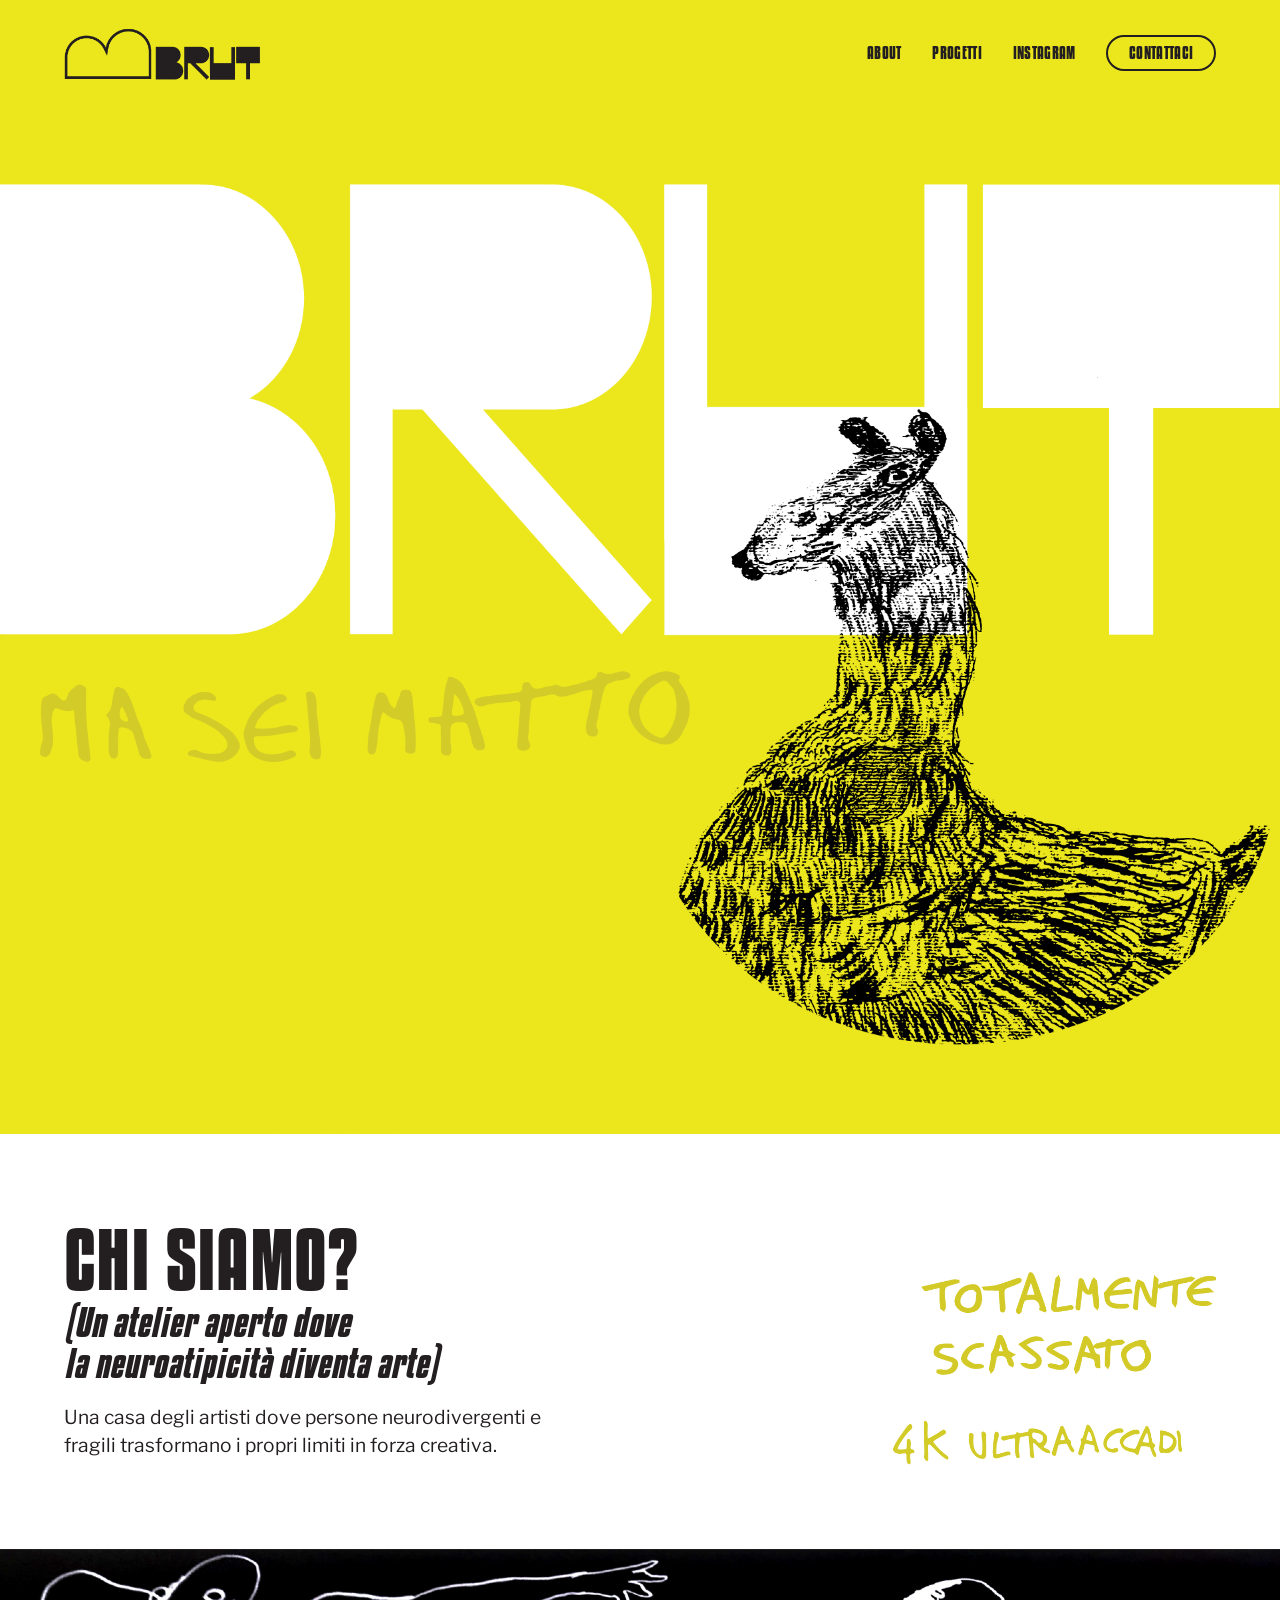
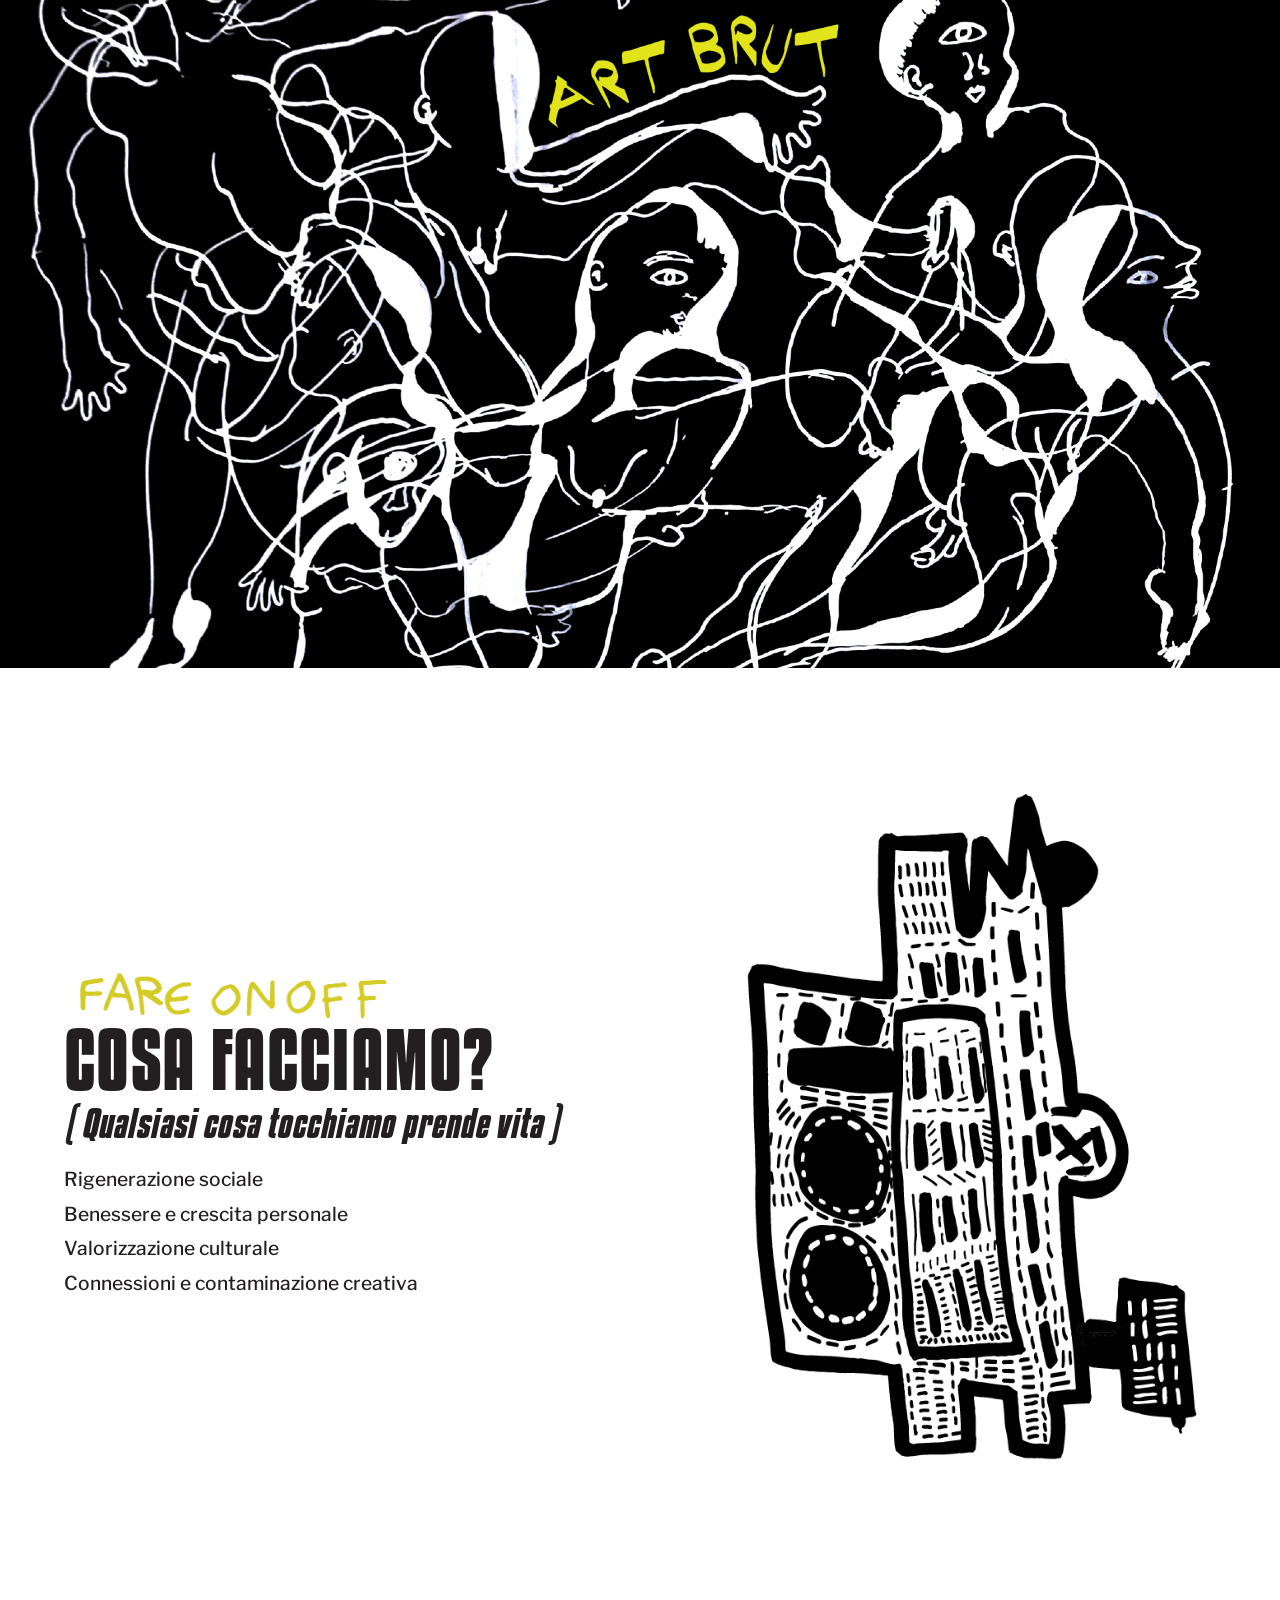
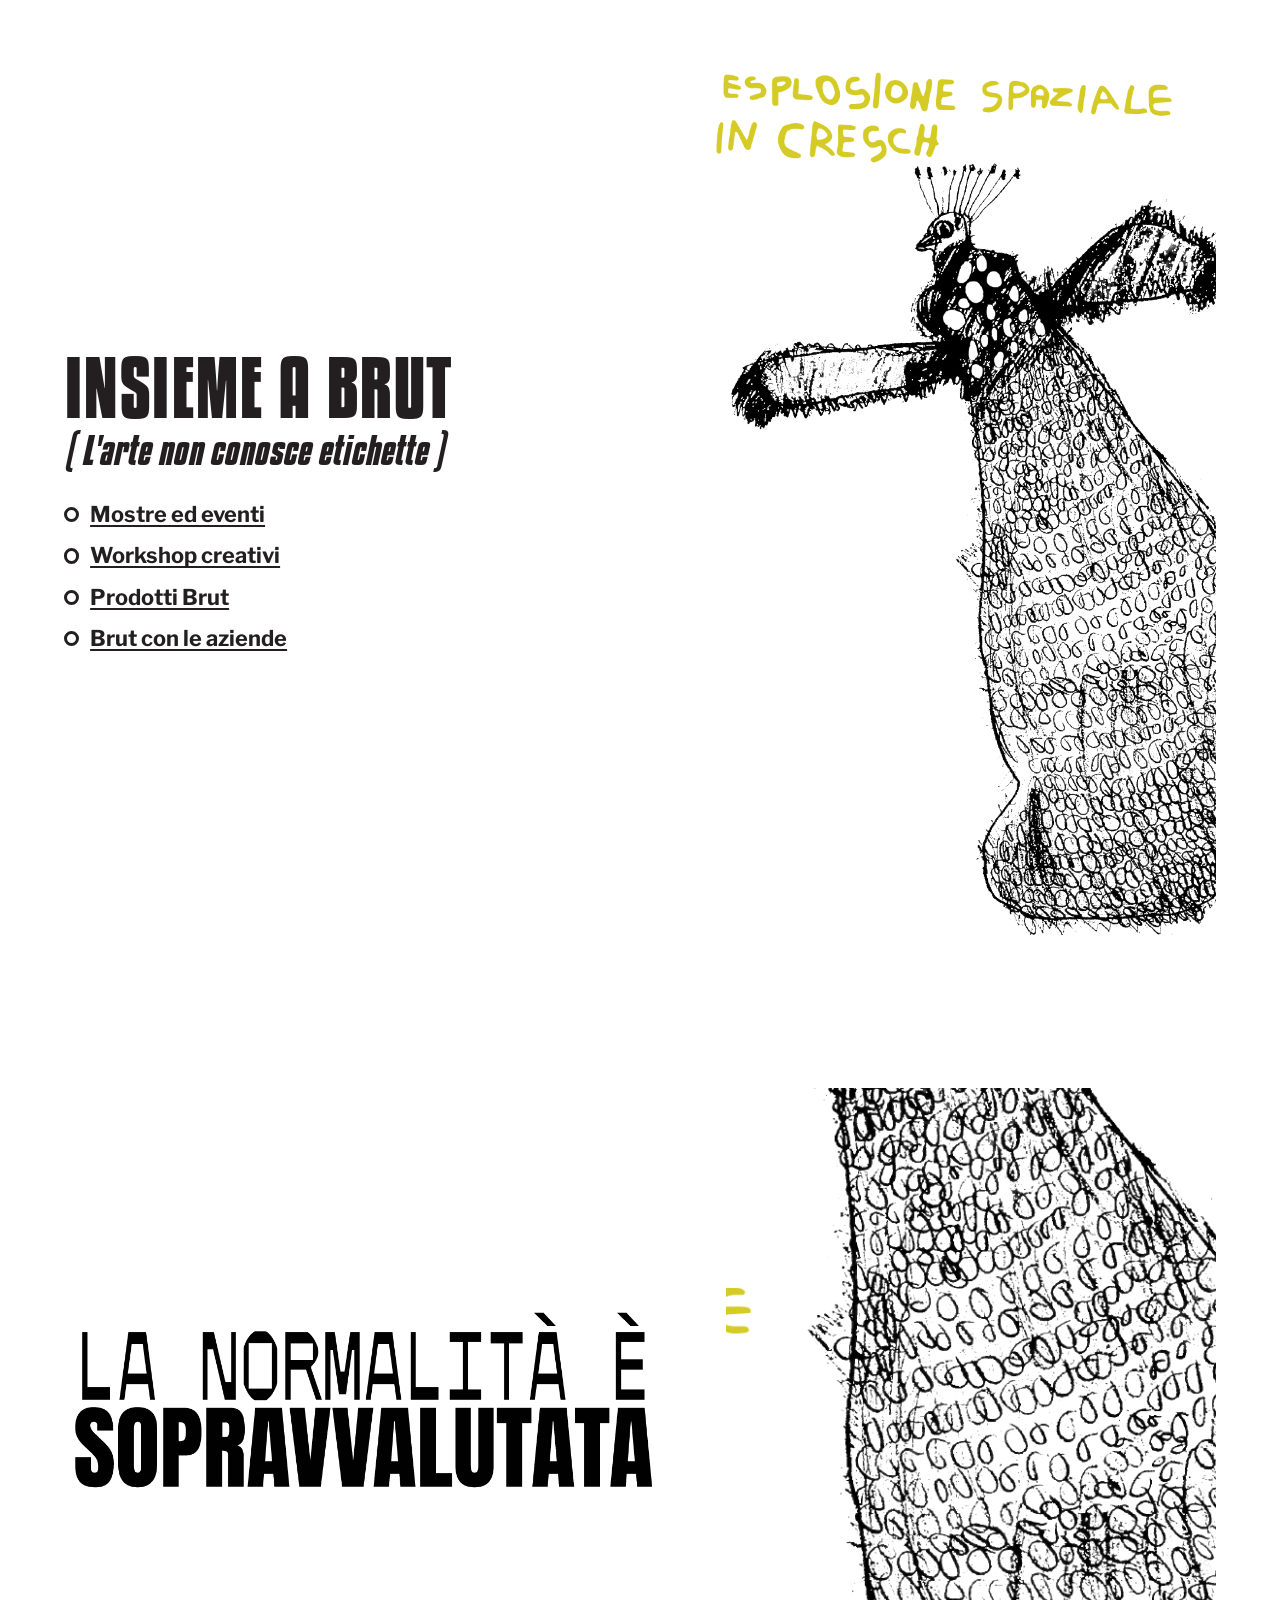
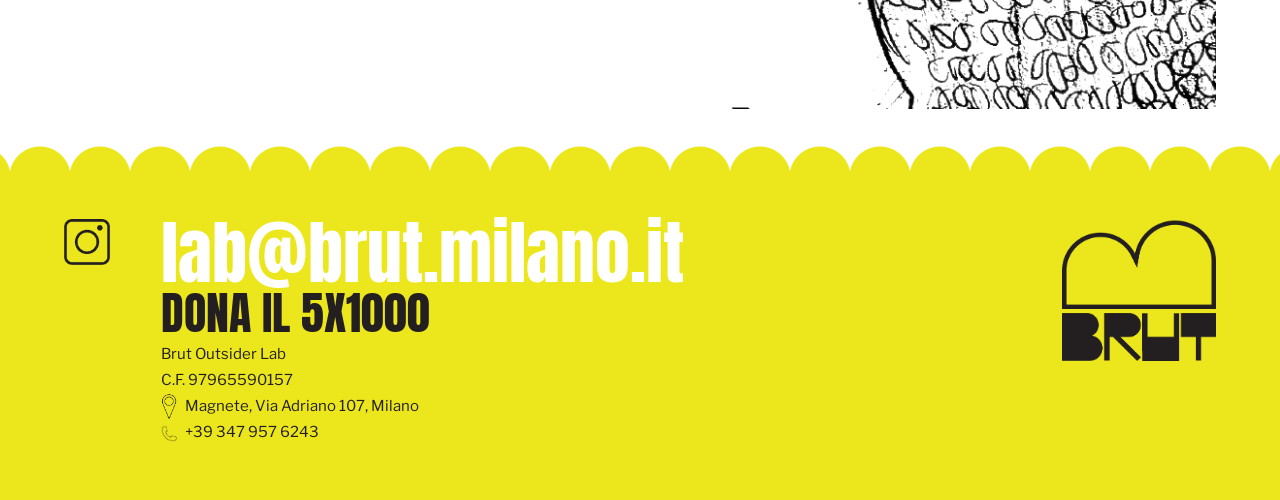
==== site/index.html @ c7ef47af "Add BRUT Outsider Lab static site (4 pages) Faithful reconstruction from design screenshots: Home, A" ====
<!DOCTYPE html>
<html lang="it">
<head>
<meta charset="UTF-8">
<meta name="viewport" content="width=device-width, initial-scale=1.0">
<title>BRUT — Outsider Lab · La normalità è sopravvalutata</title>
<meta name="description" content="BRUT è un atelier aperto dove la neuroatipicità diventa arte. Una casa degli artisti dove persone neurodivergenti e fragili trasformano i propri limiti in forza creativa.">
<link rel="preconnect" href="">
<link rel="stylesheet" href="css/style.css">
</head>
<body>

<!-- ================= HEADER ================= -->
<header class="site-header">
  <div class="container">
    <a class="logo" href="index.html" aria-label="BRUT home">
      <img src="assets/img/Header__sito-26.png" alt="BRUT">
    </a>
    <nav class="main-nav" aria-label="Principale">
      <a href="art-brut.html">ABOUT</a>
      <a href="lavori.html">PROGETTI</a>
      <a href="https://instagram.com" target="_blank" rel="noopener">INSTAGRAM</a>
      <a class="btn-pill" href="#footer">CONTATTACI</a>
    </nav>
    <button class="menu-toggle" id="menuToggle" aria-label="Apri menu" aria-expanded="false">
      <img src="assets/img/Header__Simbolo_menu-31.png" alt="">
    </button>
  </div>
  <!-- mobile menu -->
  <nav class="mobile-nav" id="mobileNav" aria-label="Menu mobile" hidden>
    <a href="art-brut.html">ABOUT</a>
    <a href="lavori.html">PROGETTI</a>
    <a href="aziende.html">CON LE AZIENDE</a>
    <a href="https://instagram.com" target="_blank" rel="noopener">INSTAGRAM</a>
    <a href="#footer">CONTATTACI</a>
  </nav>
</header>

<!-- ================= HERO ================= -->
<section class="hero hero--home">
  <div class="hero__art">
    <img src="assets/img/HomePage__sito-06.png" alt="BRUT — ma sei matto" fetchpriority="high">
  </div>
</section>

<!-- ================= CHI SIAMO ================= -->
<section class="section chisiamo">
  <div class="container">
    <img class="note-hand note-totalmente" src="assets/img/HomePage__sito-07.png" alt="Totalmente scassato">
    <h2 class="heading">Chi siamo?</h2>
    <p class="subhead">(Un atelier aperto dove<br>la neuroatipicità diventa arte)</p>
    <p class="lead">Una casa degli artisti dove persone neurodivergenti e fragili
       trasformano i propri limiti in forza creativa.</p>
  </div>
</section>

<!-- ================= BANDA ART BRUT ================= -->
<section class="artband" aria-label="Art Brut">
  <img src="assets/img/HomePage__sito-21.png" alt="Art Brut">
</section>

<!-- ================= COSA FACCIAMO ================= -->
<section class="section cosa">
  <div class="container split split--center">
    <div>
      <span class="eyebrow-hand"><img src="assets/img/HomePage__sito-20.png" alt="Fare on/off"></span>
      <h2 class="heading">Cosa facciamo?</h2>
      <p class="subhead">( Qualsiasi cosa tocchiamo prende vita )</p>
      <ul class="list-plain">
        <li>Rigenerazione sociale</li>
        <li>Benessere e crescita personale</li>
        <li>Valorizzazione culturale</li>
        <li>Connessioni e contaminazione creativa</li>
      </ul>
    </div>
    <div class="media-ink">
      <img src="assets/img/HomePage__sito-19.png" alt="">
    </div>
  </div>
</section>

<!-- ================= INSIEME A BRUT ================= -->
<section class="section insieme">
  <div class="container split split--center">
    <div>
      <h2 class="heading">Insieme a BRUT</h2>
      <p class="subhead">( L'arte non conosce etichette )</p>
      <ul class="linklist">
        <li><span class="bullet"></span><a href="art-brut.html">Mostre ed eventi</a></li>
        <li><span class="bullet"></span><a href="art-brut.html">Workshop creativi</a></li>
        <li><span class="bullet"></span><a href="lavori.html">Prodotti Brut</a></li>
        <li><span class="bullet"></span><a href="aziende.html">Brut con le aziende</a></li>
      </ul>
    </div>
    <div class="media-ink insieme__media">
      <img class="note-hand note-esplosione" src="assets/img/HomePage__sito-23.png" alt="Esplosione speciale in cresch">
      <img src="assets/img/HomePage__sito-22.png" alt="">
    </div>
  </div>
</section>

<!-- ================= CLAIM PRE-FOOTER ================= -->
<section class="section claim">
  <div class="container split split--center">
    <img class="claim__img" src="assets/img/HomePage__sito-14.png" alt="La normalità è sopravvalutata">
    <div class="media-ink"><img src="assets/img/home_elephant.png" alt=""></div>
  </div>
</section>

<!-- ================= FOOTER ================= -->
<footer class="site-footer" id="footer">
  <div class="container">
    <div class="footer-grid">
      <a class="footer-ig" href="https://instagram.com" target="_blank" rel="noopener" aria-label="Instagram">
        <img src="assets/img/Footer__sito-16.png" alt="">
      </a>
      <div class="footer-center">
        <a class="footer-email" href="mailto:lab@brut.milano.it">lab@brut.milano.it</a>
        <div class="footer-dona">DONA IL 5X1000</div>
        <div class="footer-info">
          <div>Brut Outsider Lab</div>
          <div>C.F. 97965590157</div>
          <div class="row"><img src="assets/img/Footer__sito-17.png" alt="">Magnete, Via Adriano 107, Milano</div>
          <div class="row"><img src="assets/img/Footer__sito-18.png" alt="">+39 347 957 6243</div>
        </div>
      </div>
      <a class="footer-logo" href="index.html" aria-label="BRUT">
        <img src="assets/img/PaginaArtbrut__sito-28.png" alt="BRUT">
      </a>
    </div>
  </div>
</footer>

<script src="js/main.js"></script>
</body>
</html>
---- site/css/style.css ----
/* ============================================================
   BRUT — Outsider Lab · static site
   Brand: yellow #ECE71D · ink #231F20 · white
   ============================================================ */

/* ---------- Fonts ---------- */
@font-face{
  font-family:"Anton";
  src:url("../assets/fonts/Anton-Regular.ttf") format("truetype");
  font-weight:400;font-style:normal;font-display:swap;
}
@font-face{
  font-family:"Kenyan Coffee";
  src:url("../assets/fonts/Kenyan_Coffee_Rg.otf") format("opentype");
  font-weight:400;font-style:normal;font-display:swap;
}
@font-face{
  font-family:"Kenyan Coffee";
  src:url("../assets/fonts/Kenyan_Coffee_Rg_It.otf") format("opentype");
  font-weight:400;font-style:italic;font-display:swap;
}
@font-face{
  font-family:"Kenyan Coffee";
  src:url("../assets/fonts/Kenyan_Coffee_Bd.otf") format("opentype");
  font-weight:700;font-style:normal;font-display:swap;
}
@font-face{
  font-family:"Kenyan Coffee";
  src:url("../assets/fonts/Kenyan_Coffee_Bd_It.otf") format("opentype");
  font-weight:700;font-style:italic;font-display:swap;
}
@font-face{
  font-family:"Libre Franklin";
  src:url("../assets/fonts/LibreFranklin-VariableFont_wght.ttf") format("truetype");
  font-weight:100 900;font-style:normal;font-display:swap;
}
@font-face{
  font-family:"Libre Franklin";
  src:url("../assets/fonts/LibreFranklin-Italic-VariableFont_wght.ttf") format("truetype");
  font-weight:100 900;font-style:italic;font-display:swap;
}

/* ---------- Tokens ---------- */
:root{
  --yellow:#ECE71D;
  --ink:#231F20;
  --white:#ffffff;
  --maxw:1320px;
  --pad:clamp(20px,5vw,80px);
  --f-display:"Anton",system-ui,sans-serif;       /* huge block headlines */
  --f-head:"Kenyan Coffee","Anton",sans-serif;    /* section headings (condensed bold) */
  --f-body:"Libre Franklin",system-ui,sans-serif; /* paragraphs */
}

/* ---------- Reset ---------- */
*,*::before,*::after{box-sizing:border-box;margin:0;padding:0}
html{scroll-behavior:smooth;-webkit-text-size-adjust:100%}
body{
  font-family:var(--f-body);
  color:var(--ink);
  background:var(--white);
  line-height:1.45;
  overflow-x:hidden;
}
img{display:block;max-width:100%;height:auto}
a{color:inherit;text-decoration:none}
ul{list-style:none}

.container{max-width:var(--maxw);margin-inline:auto;padding-inline:var(--pad)}
.ink-bg{background:var(--ink);color:var(--white)}
.yellow-bg{background:var(--yellow)}

/* ---------- Header ---------- */
.site-header{
  position:absolute;top:0;left:0;right:0;z-index:30;
}
.site-header .container{
  display:flex;align-items:center;justify-content:space-between;
  padding-top:26px;padding-bottom:26px;gap:24px;
}
.logo img{height:54px;width:auto}
.main-nav{display:flex;align-items:center;gap:clamp(18px,2.4vw,40px)}
.main-nav a{
  font-family:var(--f-head);font-weight:700;
  text-transform:uppercase;letter-spacing:.02em;
  font-size:clamp(15px,1.25vw,20px);
}
.main-nav a:hover{opacity:.6}
.btn-pill{
  border:2.5px solid var(--ink);border-radius:999px;
  padding:.5em 1.3em;line-height:1;
}
.btn-pill:hover{background:var(--ink);color:var(--yellow);opacity:1}
.menu-toggle{
  background:none;border:0;cursor:pointer;display:inline-flex;align-items:center;
}
.menu-toggle img{height:48px;width:auto}

/* ---------- Hero ---------- */
.hero{
  background:var(--yellow);position:relative;overflow:hidden;
  padding-top:150px;padding-bottom:40px;min-height:96vh;
  display:flex;align-items:flex-end;
}
.hero__word{
  font-family:var(--f-display);
  color:var(--white);
  font-size:clamp(140px,40vw,640px);
  line-height:.74;letter-spacing:-.02em;
  margin-bottom:-.04em;
  position:relative;z-index:2;
}
.hero__sub{
  position:absolute;left:var(--pad);bottom:36px;z-index:2;
}
.hero__sub img{width:clamp(280px,42vw,640px)}
.hero__creature{
  position:absolute;right:clamp(10px,8vw,180px);bottom:0;z-index:3;
  width:clamp(220px,28vw,470px);
}
.hero__creature img{width:100%}

/* hero as composed image */
.hero--home{padding:0;min-height:0;display:block;background:var(--yellow)}
.hero__art{padding-top:96px}
.hero__art img{width:100%;display:block}

/* mobile dropdown nav */
.mobile-nav{
  background:var(--ink);color:var(--yellow);
  display:flex;flex-direction:column;gap:2px;padding:10px var(--pad) 22px;
}
.mobile-nav a{
  font-family:var(--f-head);font-weight:700;text-transform:uppercase;
  font-size:24px;padding:8px 0;border-bottom:1px solid rgba(236,231,29,.25);
}
.mobile-nav[hidden]{display:none}

/* ---------- Generic section ---------- */
.section{padding-block:clamp(48px,7vw,110px);position:relative}
.eyebrow-hand{display:block}
.eyebrow-hand img{width:clamp(200px,26vw,360px)}

.heading{
  font-family:var(--f-head);font-weight:700;text-transform:uppercase;
  font-size:clamp(40px,6vw,86px);line-height:.95;letter-spacing:.005em;
}
.subhead{
  font-family:var(--f-head);font-weight:700;font-style:italic;
  font-size:clamp(22px,3vw,40px);line-height:1.05;margin-top:.15em;
}
.lead{
  font-size:clamp(17px,1.5vw,22px);max-width:40ch;margin-top:1.1em;font-weight:400;
}
.list-plain{margin-top:1.2em;font-size:clamp(17px,1.5vw,23px)}
.list-plain li{margin-bottom:.35em;font-weight:500}

.split{display:grid;grid-template-columns:1.1fr .9fr;gap:clamp(24px,5vw,70px);align-items:center}
.split--center{align-items:center}
.media-ink img{width:100%}

/* hand-drawn yellow scribble notes */
.note-hand{position:absolute;pointer-events:none}

/* ---------- "Chi siamo" ---------- */
.chisiamo{position:relative}
.chisiamo .note-totalmente{top:clamp(40px,9vw,120px);right:var(--pad);width:clamp(220px,26vw,380px)}

/* ---------- black art band ---------- */
.artband{background:var(--ink);position:relative;overflow:hidden}
.artband img{width:100%;display:block;opacity:1}
.artband__label{
  position:absolute;top:50%;left:50%;transform:translate(-50%,-50%);
  font-family:var(--f-display);color:var(--yellow);
  font-size:clamp(40px,9vw,150px);letter-spacing:.04em;z-index:2;
}

/* ---------- Insieme list (links) ---------- */
.linklist{margin-top:1.3em;font-size:clamp(18px,1.7vw,26px)}
.linklist li{display:flex;align-items:center;gap:.5em;margin-bottom:.45em}
.linklist a{font-weight:700;text-decoration:underline;text-underline-offset:3px}
.linklist a:hover{color:#9c9a13}
.bullet{width:.7em;height:.7em;border:3px solid var(--ink);border-radius:50%;flex:0 0 auto}

/* insieme media + handwritten note */
.insieme__media{position:relative}
.note-esplosione{
  position:absolute;top:-34px;left:-6%;width:clamp(180px,24vw,300px);z-index:2;
}

/* ---------- big claim before footer ---------- */
.claim{padding-block:clamp(30px,5vw,70px)}
.claim .split{align-items:center}
.claim__img{width:clamp(280px,55vw,760px)}

/* ---------- Footer ---------- */
.scallop{
  position:relative;height:46px;background:transparent;
}
.site-footer{background:var(--yellow);position:relative;padding-block:46px 54px}
/* cloud / scalloped top edge */
.site-footer::before{
  content:"";position:absolute;top:-30px;left:0;right:0;height:34px;
  background:radial-gradient(circle at 30px 34px, var(--yellow) 30px, transparent 31px);
  background-size:60px 34px;background-repeat:repeat-x;background-position:center top;
}
.footer-grid{
  display:grid;grid-template-columns:auto 1fr auto;gap:clamp(24px,4vw,60px);
  align-items:start;
}
.footer-ig img{width:46px}
.footer-center{align-self:center}
.footer-email{
  font-family:var(--f-display);color:var(--white);
  font-size:clamp(34px,5.5vw,76px);line-height:.95;
}
.footer-dona{
  font-family:var(--f-display);color:var(--ink);
  font-size:clamp(24px,3.6vw,50px);line-height:1;margin-top:.05em;
}
.footer-info{font-size:15px;line-height:1.7;margin-top:6px}
.footer-info .row{display:flex;align-items:center;gap:8px}
.footer-info .row img{width:16px}
.footer-logo img{width:clamp(120px,12vw,180px)}

/* ---------- Inner pages ---------- */
.site-header--solid{position:static;background:var(--white)}
.site-header--solid .container{padding-top:18px;padding-bottom:18px}

.site-header--yellow{position:static;background:var(--yellow)}
.site-header--yellow .container{padding-top:18px;padding-bottom:18px}

.hero-banner img{width:100%;display:block}
.hero-photo img{max-height:84vh;width:100%;object-fit:cover}

/* product showcase */
.showcase__grid{display:grid;grid-template-columns:1fr 1fr;gap:clamp(20px,4vw,50px)}
.showcase__label{
  font-family:var(--f-display);color:var(--yellow);
  font-size:clamp(34px,5vw,72px);line-height:1;margin-bottom:.2em;
  -webkit-text-stroke:1px #d6d200;
}
.product img{width:100%;aspect-ratio:4/3;object-fit:cover}
@media (max-width:700px){.showcase__grid{grid-template-columns:1fr}}
.full-photo img{width:100%;display:block;object-fit:cover}

.outsider{position:relative}
.vert-milano{
  position:absolute;left:10px;top:clamp(40px,8vw,120px);
  width:clamp(40px,4vw,70px);z-index:2;
}
.note-falsificato{display:block;width:clamp(280px,40vw,560px);margin-top:24px}
.note-infotac{display:block;width:clamp(180px,24vw,320px);margin-bottom:10px}

.cta-line{display:flex;align-items:center;gap:18px;margin-top:1.3em;flex-wrap:wrap}
.link-u{
  font-family:var(--f-head);font-weight:700;font-size:clamp(20px,2vw,30px);
  text-decoration:underline;text-underline-offset:4px;
}
.link-u:hover{color:#9c9a13}
.cta-line .arrow{width:clamp(70px,8vw,120px)}

/* aziende lists */
.note-maseimatto{display:block;width:clamp(180px,22vw,300px);margin:6px 0 18px}
.services-list{
  font-family:var(--f-display);color:var(--yellow);
  font-size:clamp(28px,4.4vw,60px);line-height:1.05;
  -webkit-text-stroke:1px #d6d200;
}
.services-list li{text-transform:uppercase}
.perche .subhead{margin-bottom:.6em}
.yellow-list{
  color:var(--yellow);font-weight:700;
  font-size:clamp(17px,1.7vw,24px);line-height:1.55;margin-top:.4em;
  -webkit-text-stroke:.4px #cfcb10;
}

.claim--center{text-align:center}
.claim--center .claim__img{margin-inline:auto;width:clamp(300px,70vw,900px)}

/* ---------- Responsive ---------- */
@media (max-width:860px){
  .main-nav{display:none}
  .split{grid-template-columns:1fr}
  .media-ink{order:-1}
  .chisiamo .note-totalmente{position:static;display:block;margin:18px 0;width:60%}
  .footer-grid{grid-template-columns:1fr;gap:24px}
  .footer-logo{justify-self:start}
  .hero__creature{width:42vw;right:0}
}
@media (min-width:861px){
  .menu-toggle{display:none}
}
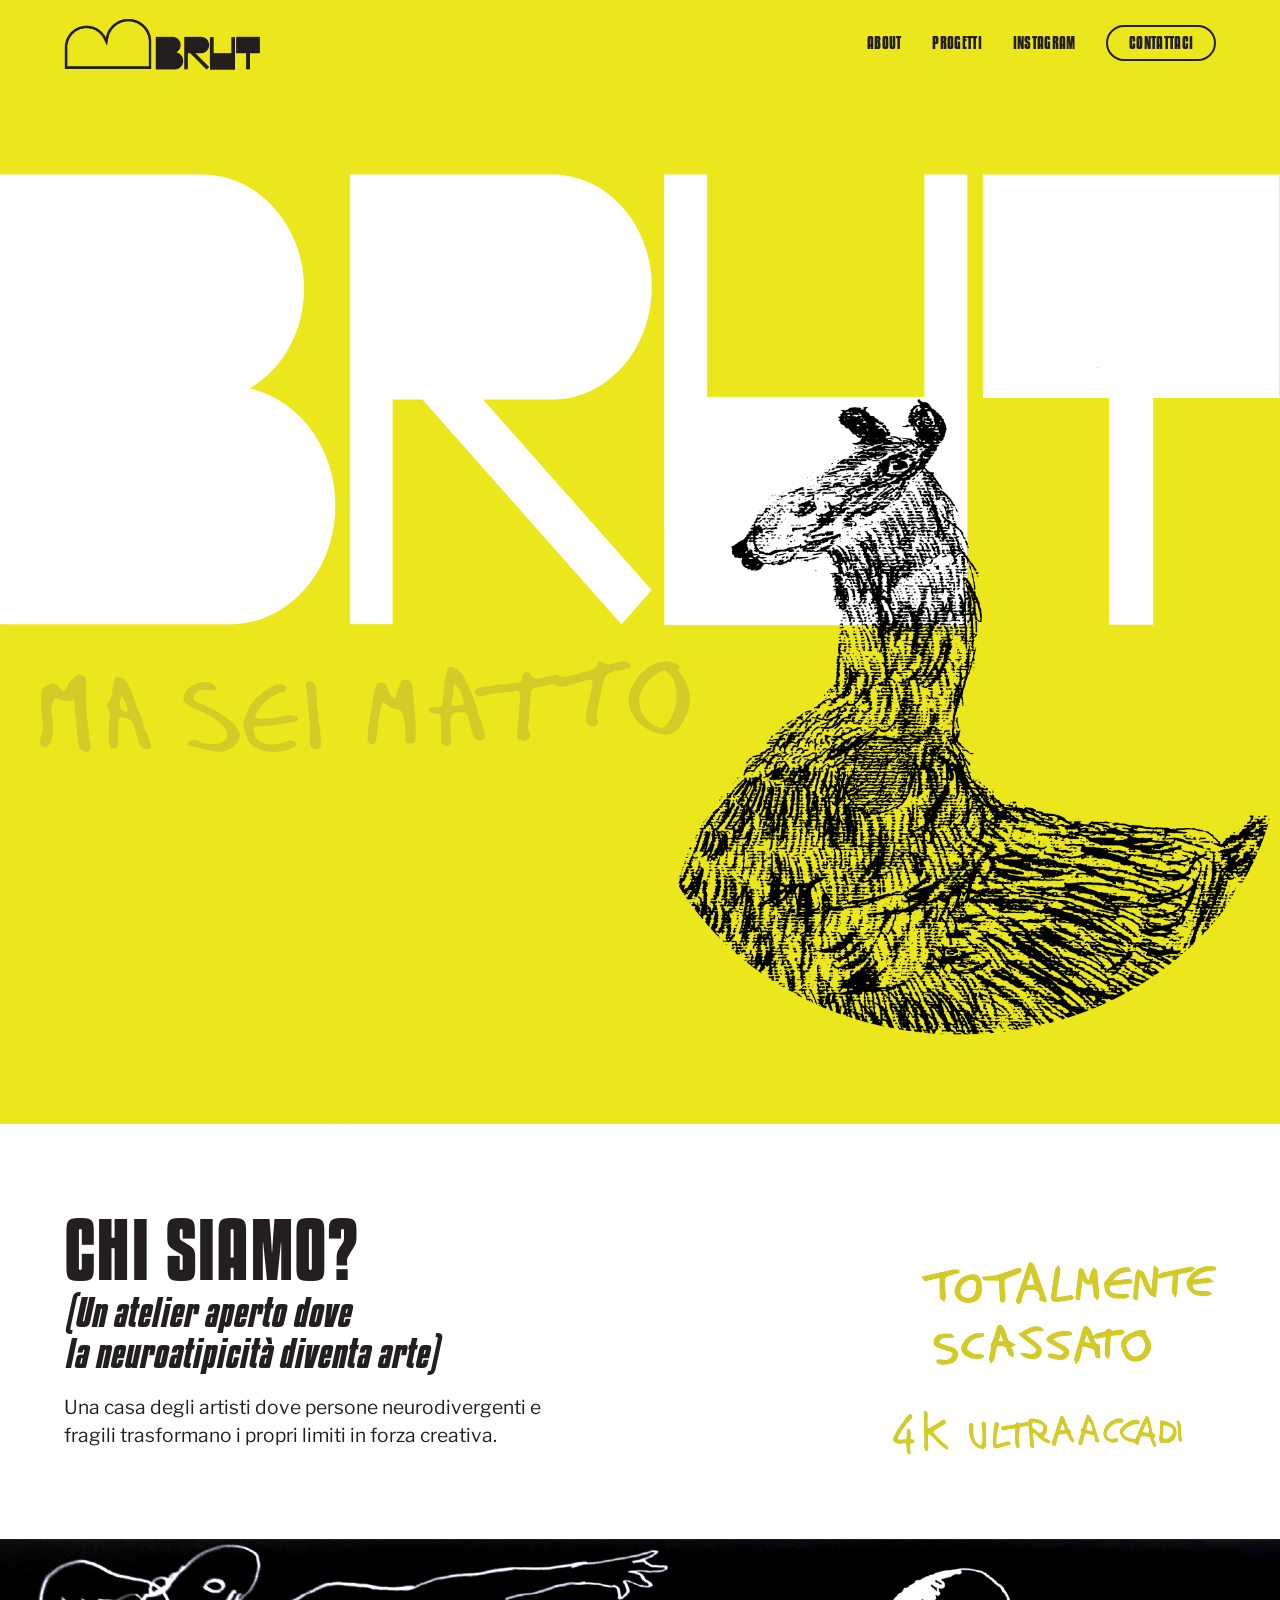
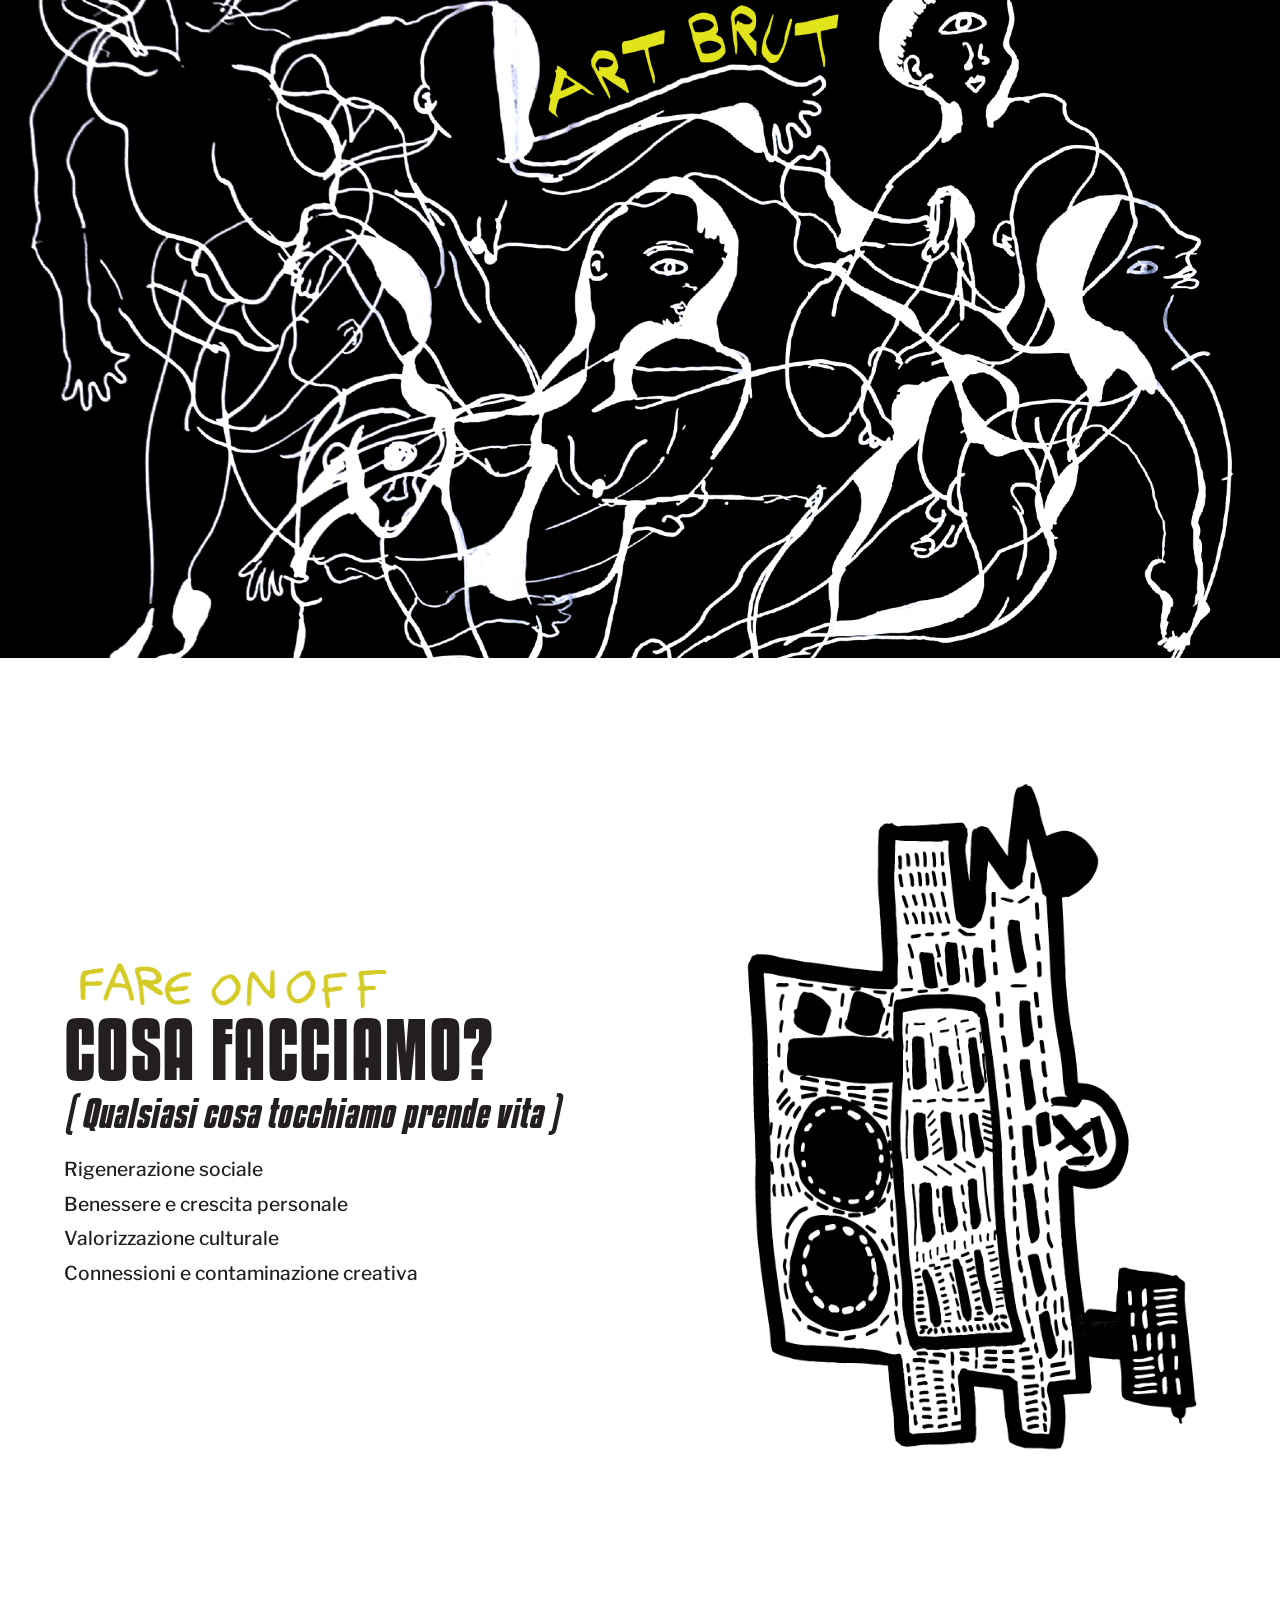
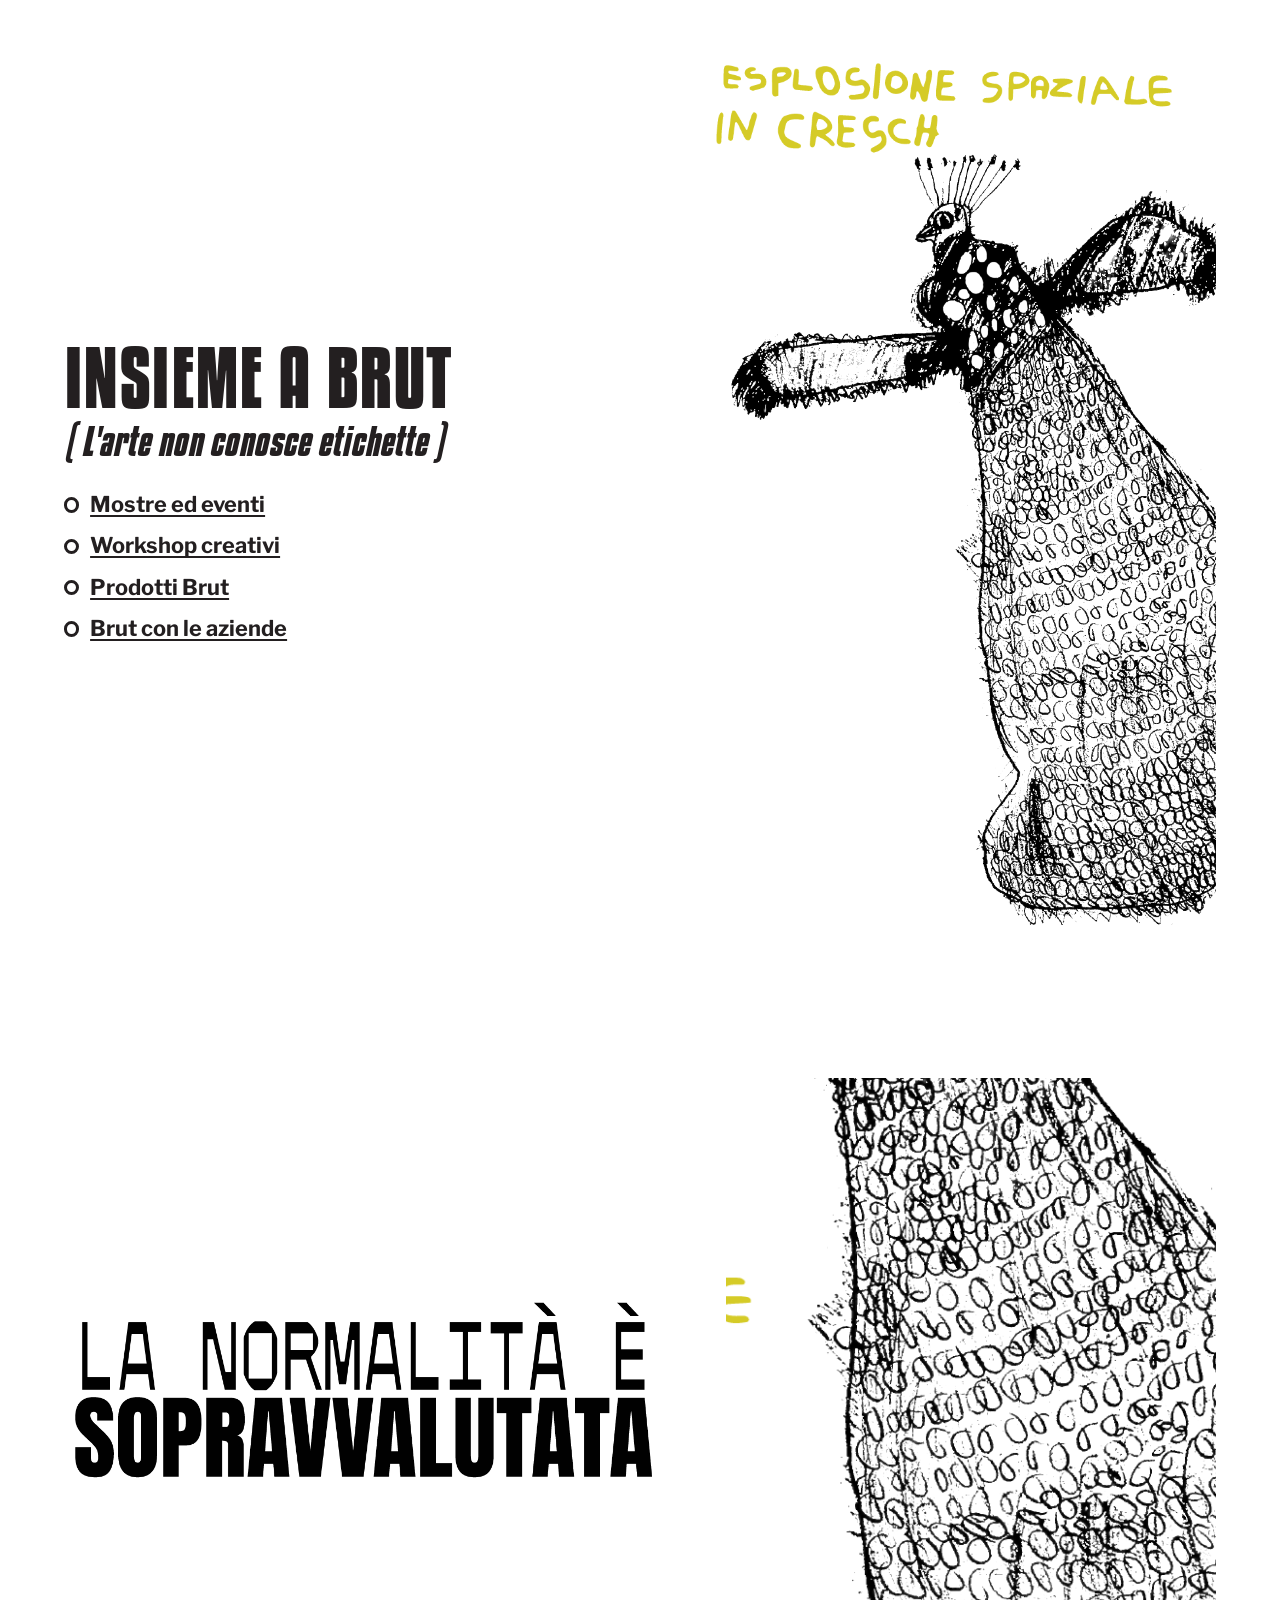
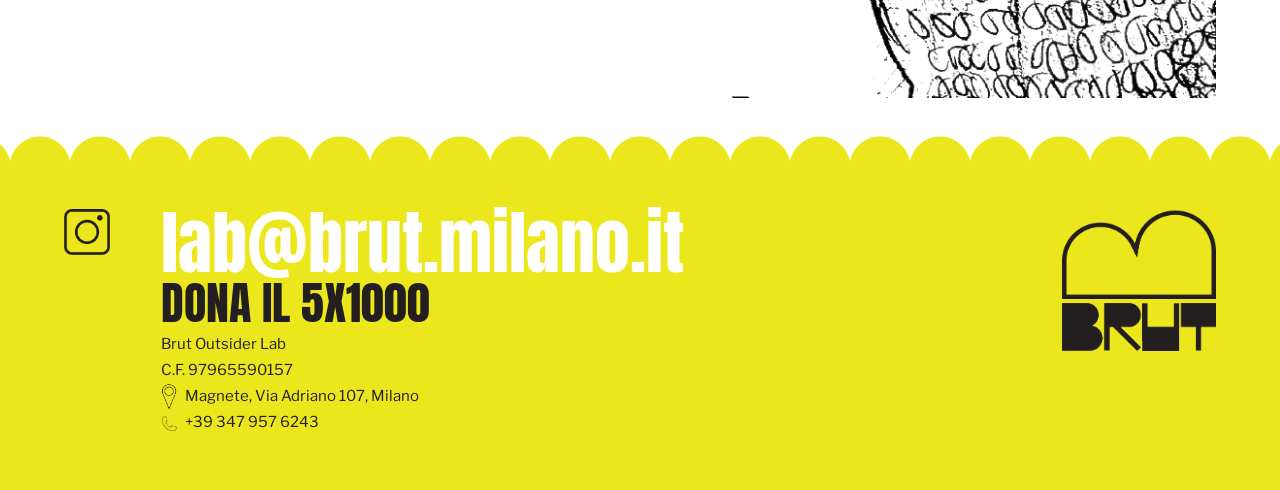
==== commit 010790ab: "Add scroll animations, global header/footer, favicon, clean URLs - Smooth scroll + IntersectionObser" ====
--- a/site/index.html
+++ b/site/index.html
@@ -5,36 +5,16 @@
 <meta name="viewport" content="width=device-width, initial-scale=1.0">
 <title>BRUT — Outsider Lab · La normalità è sopravvalutata</title>
 <meta name="description" content="BRUT è un atelier aperto dove la neuroatipicità diventa arte. Una casa degli artisti dove persone neurodivergenti e fragili trasformano i propri limiti in forza creativa.">
-<link rel="preconnect" href="">
+<link rel="icon" href="favicon.ico" sizes="any">
+<link rel="icon" type="image/png" sizes="32x32" href="favicon-32.png">
+<link rel="icon" type="image/png" sizes="16x16" href="favicon-16.png">
+<link rel="apple-touch-icon" href="apple-touch-icon.png">
 <link rel="stylesheet" href="css/style.css">
+<script>document.documentElement.classList.add('js')</script>
 </head>
 <body>
 
-<!-- ================= HEADER ================= -->
-<header class="site-header">
-  <div class="container">
-    <a class="logo" href="index.html" aria-label="BRUT home">
-      <img src="assets/img/Header__sito-26.png" alt="BRUT">
-    </a>
-    <nav class="main-nav" aria-label="Principale">
-      <a href="art-brut.html">ABOUT</a>
-      <a href="lavori.html">PROGETTI</a>
-      <a href="https://instagram.com" target="_blank" rel="noopener">INSTAGRAM</a>
-      <a class="btn-pill" href="#footer">CONTATTACI</a>
-    </nav>
-    <button class="menu-toggle" id="menuToggle" aria-label="Apri menu" aria-expanded="false">
-      <img src="assets/img/Header__Simbolo_menu-31.png" alt="">
-    </button>
-  </div>
-  <!-- mobile menu -->
-  <nav class="mobile-nav" id="mobileNav" aria-label="Menu mobile" hidden>
-    <a href="art-brut.html">ABOUT</a>
-    <a href="lavori.html">PROGETTI</a>
-    <a href="aziende.html">CON LE AZIENDE</a>
-    <a href="https://instagram.com" target="_blank" rel="noopener">INSTAGRAM</a>
-    <a href="#footer">CONTATTACI</a>
-  </nav>
-</header>
+<div data-include="header"></div>
 
 <!-- ================= HERO ================= -->
 <section class="hero hero--home">
@@ -86,10 +66,10 @@
       <h2 class="heading">Insieme a BRUT</h2>
       <p class="subhead">( L'arte non conosce etichette )</p>
       <ul class="linklist">
-        <li><span class="bullet"></span><a href="art-brut.html">Mostre ed eventi</a></li>
-        <li><span class="bullet"></span><a href="art-brut.html">Workshop creativi</a></li>
-        <li><span class="bullet"></span><a href="lavori.html">Prodotti Brut</a></li>
-        <li><span class="bullet"></span><a href="aziende.html">Brut con le aziende</a></li>
+        <li><span class="bullet"></span><a href="art-brut">Mostre ed eventi</a></li>
+        <li><span class="bullet"></span><a href="art-brut">Workshop creativi</a></li>
+        <li><span class="bullet"></span><a href="lavori">Prodotti Brut</a></li>
+        <li><span class="bullet"></span><a href="aziende">Brut con le aziende</a></li>
       </ul>
     </div>
     <div class="media-ink insieme__media">
@@ -107,29 +87,7 @@
   </div>
 </section>
 
-<!-- ================= FOOTER ================= -->
-<footer class="site-footer" id="footer">
-  <div class="container">
-    <div class="footer-grid">
-      <a class="footer-ig" href="https://instagram.com" target="_blank" rel="noopener" aria-label="Instagram">
-        <img src="assets/img/Footer__sito-16.png" alt="">
-      </a>
-      <div class="footer-center">
-        <a class="footer-email" href="mailto:lab@brut.milano.it">lab@brut.milano.it</a>
-        <div class="footer-dona">DONA IL 5X1000</div>
-        <div class="footer-info">
-          <div>Brut Outsider Lab</div>
-          <div>C.F. 97965590157</div>
-          <div class="row"><img src="assets/img/Footer__sito-17.png" alt="">Magnete, Via Adriano 107, Milano</div>
-          <div class="row"><img src="assets/img/Footer__sito-18.png" alt="">+39 347 957 6243</div>
-        </div>
-      </div>
-      <a class="footer-logo" href="index.html" aria-label="BRUT">
-        <img src="assets/img/PaginaArtbrut__sito-28.png" alt="BRUT">
-      </a>
-    </div>
-  </div>
-</footer>
+<div data-include="footer"></div>
 
 <script src="js/main.js"></script>
 </body>
--- a/site/css/style.css
+++ b/site/css/style.css
@@ -70,13 +70,13 @@
 .ink-bg{background:var(--ink);color:var(--white)}
 .yellow-bg{background:var(--yellow)}
 
-/* ---------- Header ---------- */
+/* ---------- Header (global, single style) ---------- */
 .site-header{
-  position:absolute;top:0;left:0;right:0;z-index:30;
+  position:sticky;top:0;z-index:30;background:var(--yellow);
 }
 .site-header .container{
   display:flex;align-items:center;justify-content:space-between;
-  padding-top:26px;padding-bottom:26px;gap:24px;
+  padding-top:16px;padding-bottom:16px;gap:24px;
 }
 .logo img{height:54px;width:auto}
 .main-nav{display:flex;align-items:center;gap:clamp(18px,2.4vw,40px)}
@@ -122,7 +122,7 @@
 
 /* hero as composed image */
 .hero--home{padding:0;min-height:0;display:block;background:var(--yellow)}
-.hero__art{padding-top:96px}
+.hero__art{padding-top:0}
 .hero__art img{width:100%;display:block}
 
 /* mobile dropdown nav */
@@ -291,3 +291,22 @@
 @media (min-width:861px){
   .menu-toggle{display:none}
 }
+
+/* ---------- Scroll behaviour & reveal animations ---------- */
+:target{scroll-margin-top:90px}
+#footer{scroll-margin-top:0}
+
+@media (prefers-reduced-motion: reduce){
+  html{scroll-behavior:auto}
+}
+@media (prefers-reduced-motion: no-preference){
+  .js .section,
+  .js .artband,
+  .js .full-photo:not(.hero-photo){
+    opacity:0;
+    transform:translateY(34px);
+    transition:opacity .7s ease, transform .7s cubic-bezier(.2,.7,.2,1);
+    will-change:opacity, transform;
+  }
+  .js .is-visible{opacity:1;transform:none}
+}
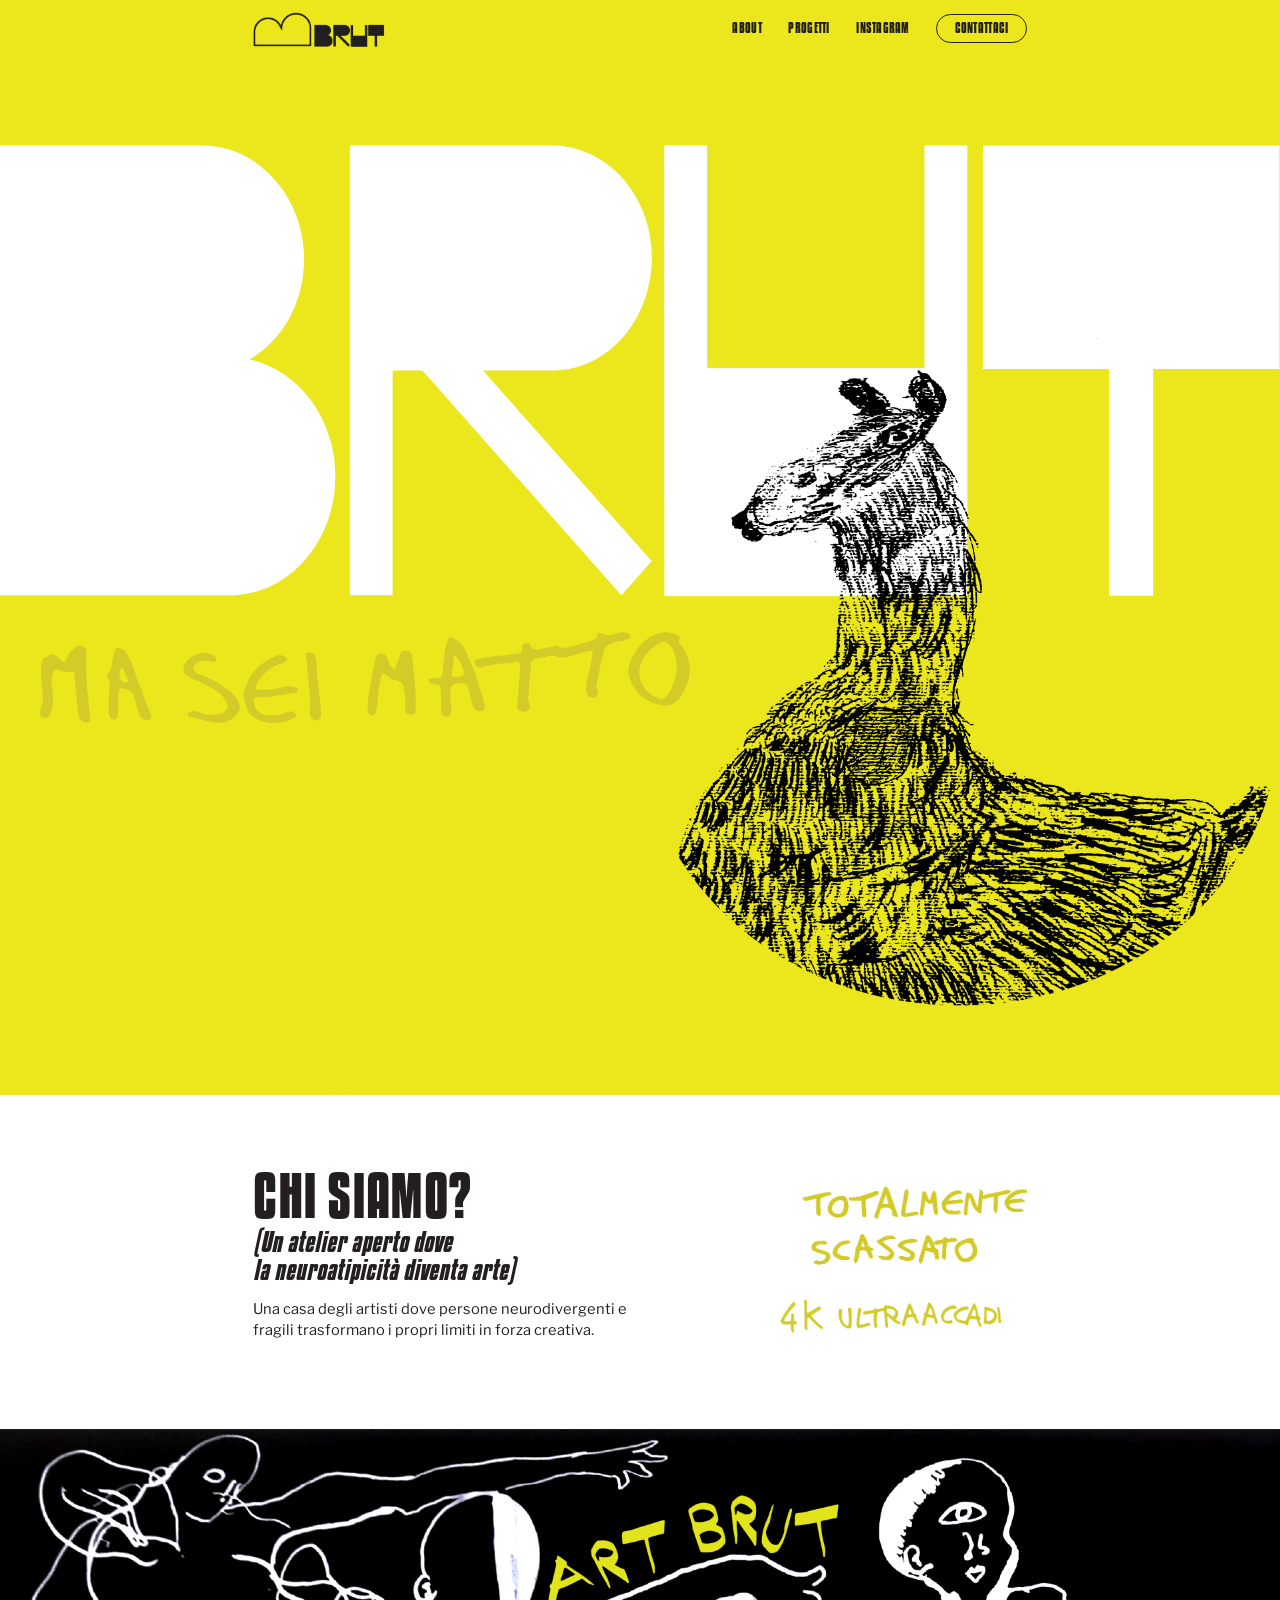
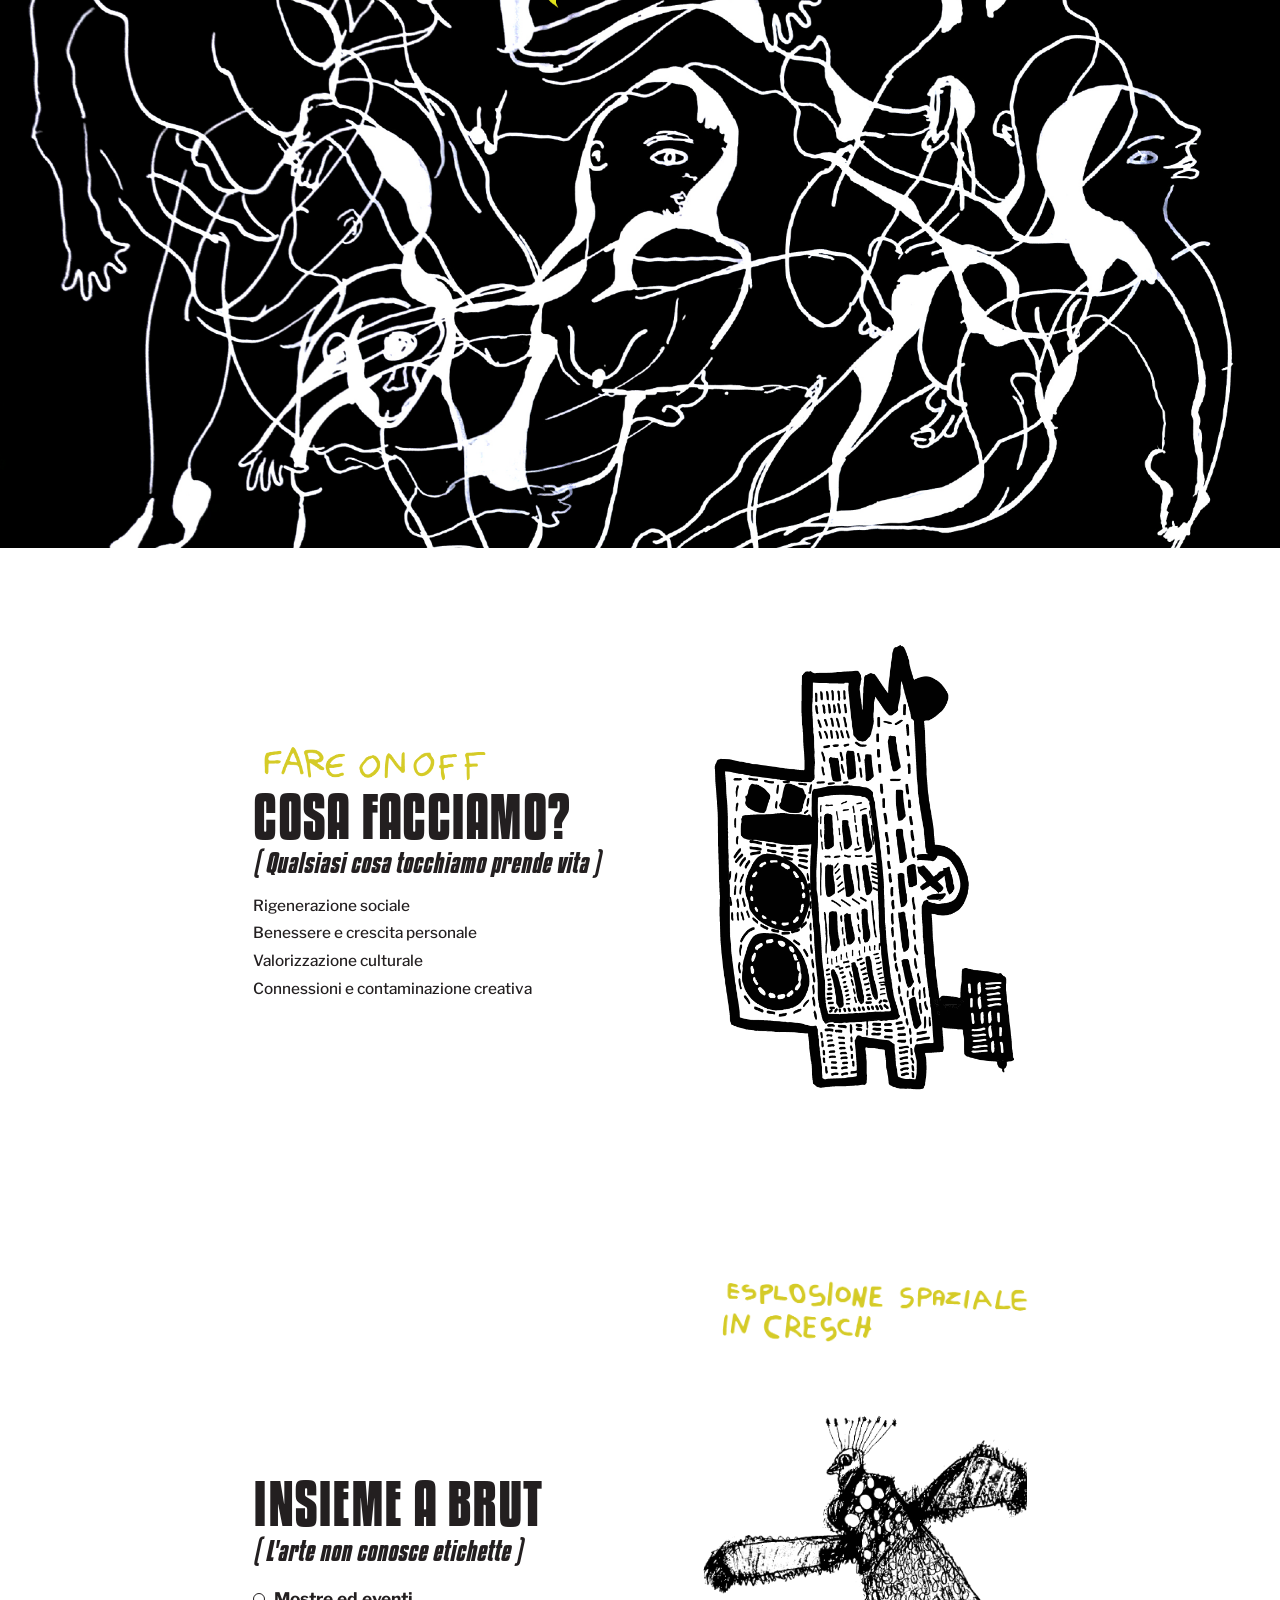
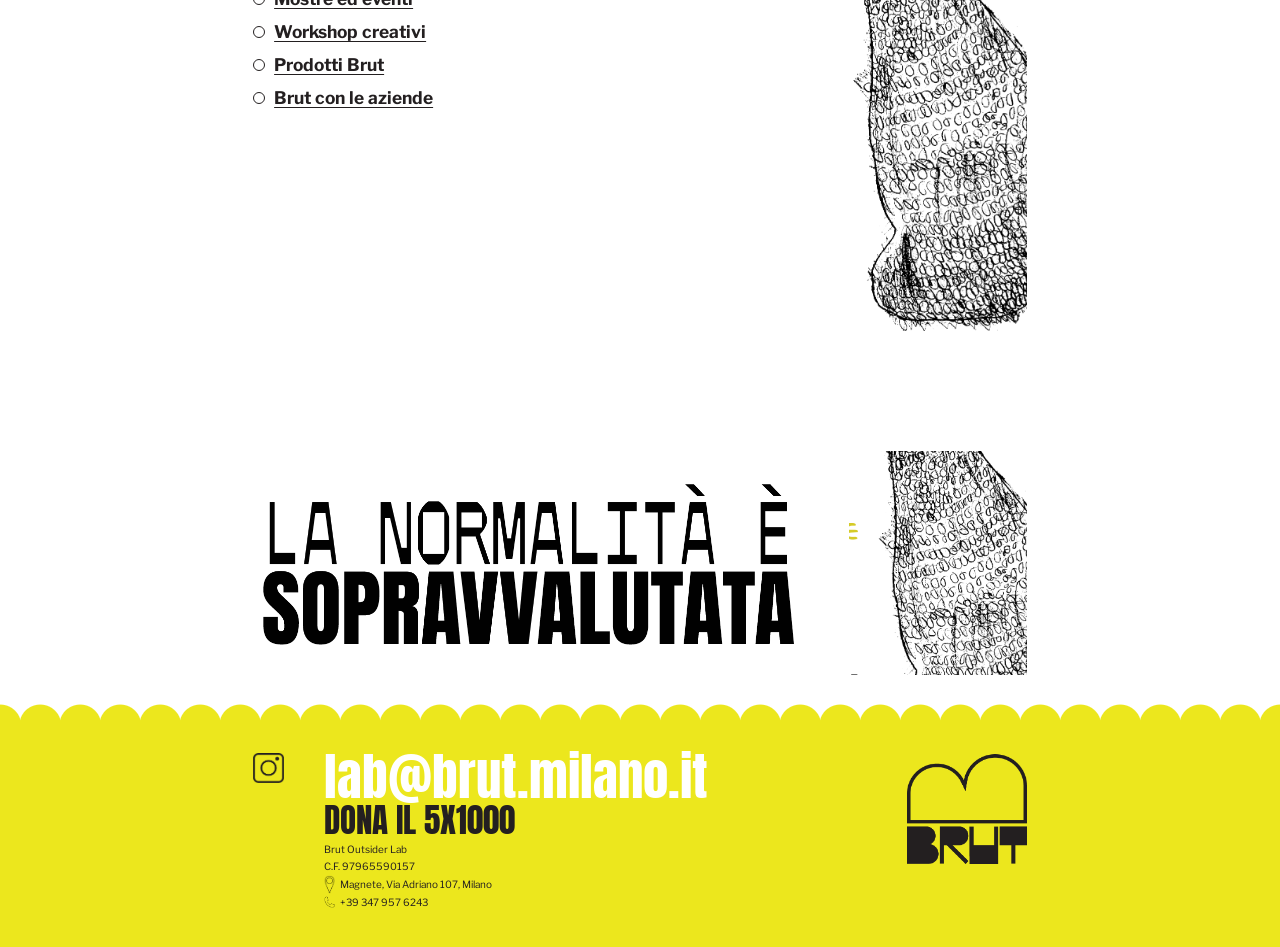
==== commit dbb207fc: "Rework layout: proportional scaling, no absolute, smooth scroll - Proportional rem system anchored t" ====
--- a/site/index.html
+++ b/site/index.html
@@ -25,12 +25,14 @@
 
 <!-- ================= CHI SIAMO ================= -->
 <section class="section chisiamo">
-  <div class="container">
-    <img class="note-hand note-totalmente" src="assets/img/HomePage__sito-07.png" alt="Totalmente scassato">
-    <h2 class="heading">Chi siamo?</h2>
-    <p class="subhead">(Un atelier aperto dove<br>la neuroatipicità diventa arte)</p>
-    <p class="lead">Una casa degli artisti dove persone neurodivergenti e fragili
-       trasformano i propri limiti in forza creativa.</p>
+  <div class="container chisiamo__grid">
+    <div class="chisiamo__text">
+      <h2 class="heading">Chi siamo?</h2>
+      <p class="subhead">(Un atelier aperto dove<br>la neuroatipicità diventa arte)</p>
+      <p class="lead">Una casa degli artisti dove persone neurodivergenti e fragili
+         trasformano i propri limiti in forza creativa.</p>
+    </div>
+    <img class="note-totalmente" src="assets/img/HomePage__sito-07.png" alt="Totalmente scassato">
   </div>
 </section>
 
--- a/site/css/style.css
+++ b/site/css/style.css
@@ -1,312 +1,186 @@
 /* ============================================================
    BRUT — Outsider Lab · static site
    Brand: yellow #ECE71D · ink #231F20 · white
+   Layout proporzionale: 1rem = 16px @1920 → identico su ogni desktop.
+   Nessun position:absolute. Overlap via CSS grid stacking.
    ============================================================ */
 
 /* ---------- Fonts ---------- */
-@font-face{
-  font-family:"Anton";
-  src:url("../assets/fonts/Anton-Regular.ttf") format("truetype");
-  font-weight:400;font-style:normal;font-display:swap;
+@font-face{font-family:"Anton";src:url("../assets/fonts/Anton-Regular.ttf") format("truetype");font-weight:400;font-style:normal;font-display:swap}
+@font-face{font-family:"Kenyan Coffee";src:url("../assets/fonts/Kenyan_Coffee_Rg.otf") format("opentype");font-weight:400;font-style:normal;font-display:swap}
+@font-face{font-family:"Kenyan Coffee";src:url("../assets/fonts/Kenyan_Coffee_Rg_It.otf") format("opentype");font-weight:400;font-style:italic;font-display:swap}
+@font-face{font-family:"Kenyan Coffee";src:url("../assets/fonts/Kenyan_Coffee_Bd.otf") format("opentype");font-weight:700;font-style:normal;font-display:swap}
+@font-face{font-family:"Kenyan Coffee";src:url("../assets/fonts/Kenyan_Coffee_Bd_It.otf") format("opentype");font-weight:700;font-style:italic;font-display:swap}
+@font-face{font-family:"Libre Franklin";src:url("../assets/fonts/LibreFranklin-VariableFont_wght.ttf") format("truetype");font-weight:100 900;font-style:normal;font-display:swap}
+@font-face{font-family:"Libre Franklin";src:url("../assets/fonts/LibreFranklin-Italic-VariableFont_wght.ttf") format("truetype");font-weight:100 900;font-style:italic;font-display:swap}
+
+/* ---------- Proportional root ----------
+   1rem scales with viewport width so the WHOLE desktop layout is a
+   proportional copy of the 1920px design at any width (identical look). */
+html{
+  font-size:calc(100vw / 120);      /* 1920/120 = 16px @1920 */
+  scroll-behavior:smooth;
+  -webkit-text-size-adjust:100%;
 }
-@font-face{
-  font-family:"Kenyan Coffee";
-  src:url("../assets/fonts/Kenyan_Coffee_Rg.otf") format("opentype");
-  font-weight:400;font-style:normal;font-display:swap;
-}
-@font-face{
-  font-family:"Kenyan Coffee";
-  src:url("../assets/fonts/Kenyan_Coffee_Rg_It.otf") format("opentype");
-  font-weight:400;font-style:italic;font-display:swap;
-}
-@font-face{
-  font-family:"Kenyan Coffee";
-  src:url("../assets/fonts/Kenyan_Coffee_Bd.otf") format("opentype");
-  font-weight:700;font-style:normal;font-display:swap;
-}
-@font-face{
-  font-family:"Kenyan Coffee";
-  src:url("../assets/fonts/Kenyan_Coffee_Bd_It.otf") format("opentype");
-  font-weight:700;font-style:italic;font-display:swap;
-}
-@font-face{
-  font-family:"Libre Franklin";
-  src:url("../assets/fonts/LibreFranklin-VariableFont_wght.ttf") format("truetype");
-  font-weight:100 900;font-style:normal;font-display:swap;
-}
-@font-face{
-  font-family:"Libre Franklin";
-  src:url("../assets/fonts/LibreFranklin-Italic-VariableFont_wght.ttf") format("truetype");
-  font-weight:100 900;font-style:italic;font-display:swap;
-}
+@media (min-width:2560px){ html{font-size:21.33px} }   /* stop growing on huge screens */
 
 /* ---------- Tokens ---------- */
 :root{
   --yellow:#ECE71D;
   --ink:#231F20;
-  --white:#ffffff;
-  --maxw:1320px;
-  --pad:clamp(20px,5vw,80px);
-  --f-display:"Anton",system-ui,sans-serif;       /* huge block headlines */
-  --f-head:"Kenyan Coffee","Anton",sans-serif;    /* section headings (condensed bold) */
-  --f-body:"Libre Franklin",system-ui,sans-serif; /* paragraphs */
+  --white:#fff;
+  --maxw:82.5rem;          /* 1320px */
+  --pad:5rem;              /* 80px */
+  --f-display:"Anton",system-ui,sans-serif;
+  --f-head:"Kenyan Coffee","Anton",sans-serif;
+  --f-body:"Libre Franklin",system-ui,sans-serif;
 }
 
 /* ---------- Reset ---------- */
 *,*::before,*::after{box-sizing:border-box;margin:0;padding:0}
-html{scroll-behavior:smooth;-webkit-text-size-adjust:100%}
-body{
-  font-family:var(--f-body);
-  color:var(--ink);
-  background:var(--white);
-  line-height:1.45;
-  overflow-x:hidden;
-}
+body{font-family:var(--f-body);color:var(--ink);background:var(--white);line-height:1.45;overflow-x:hidden}
 img{display:block;max-width:100%;height:auto}
 a{color:inherit;text-decoration:none}
 ul{list-style:none}
 
-.container{max-width:var(--maxw);margin-inline:auto;padding-inline:var(--pad)}
-.ink-bg{background:var(--ink);color:var(--white)}
-.yellow-bg{background:var(--yellow)}
+.container{max-width:var(--maxw);margin-inline:auto;padding-inline:var(--pad);width:100%}
 
-/* ---------- Header (global, single style) ---------- */
-.site-header{
-  position:sticky;top:0;z-index:30;background:var(--yellow);
-}
-.site-header .container{
-  display:flex;align-items:center;justify-content:space-between;
-  padding-top:16px;padding-bottom:16px;gap:24px;
-}
-.logo img{height:54px;width:auto}
-.main-nav{display:flex;align-items:center;gap:clamp(18px,2.4vw,40px)}
-.main-nav a{
-  font-family:var(--f-head);font-weight:700;
-  text-transform:uppercase;letter-spacing:.02em;
-  font-size:clamp(15px,1.25vw,20px);
-}
-.main-nav a:hover{opacity:.6}
-.btn-pill{
-  border:2.5px solid var(--ink);border-radius:999px;
-  padding:.5em 1.3em;line-height:1;
-}
+/* ---------- Header (global, single style, sticky) ---------- */
+.site-header{position:sticky;top:0;z-index:30;background:var(--yellow)}
+.site-header .container{display:flex;align-items:center;justify-content:space-between;padding-top:1rem;padding-bottom:1rem;gap:1.5rem}
+.logo img{height:3.375rem;width:auto}
+.main-nav{display:flex;align-items:center;gap:2.5rem}
+.main-nav a{font-family:var(--f-head);font-weight:700;text-transform:uppercase;letter-spacing:.02em;font-size:1.25rem}
+.main-nav a:hover,.main-nav a[aria-current=page]{opacity:.55}
+.btn-pill{border:.16rem solid var(--ink);border-radius:999px;padding:.5em 1.3em;line-height:1}
 .btn-pill:hover{background:var(--ink);color:var(--yellow);opacity:1}
-.menu-toggle{
-  background:none;border:0;cursor:pointer;display:inline-flex;align-items:center;
-}
-.menu-toggle img{height:48px;width:auto}
-
-/* ---------- Hero ---------- */
-.hero{
-  background:var(--yellow);position:relative;overflow:hidden;
-  padding-top:150px;padding-bottom:40px;min-height:96vh;
-  display:flex;align-items:flex-end;
-}
-.hero__word{
-  font-family:var(--f-display);
-  color:var(--white);
-  font-size:clamp(140px,40vw,640px);
-  line-height:.74;letter-spacing:-.02em;
-  margin-bottom:-.04em;
-  position:relative;z-index:2;
-}
-.hero__sub{
-  position:absolute;left:var(--pad);bottom:36px;z-index:2;
-}
-.hero__sub img{width:clamp(280px,42vw,640px)}
-.hero__creature{
-  position:absolute;right:clamp(10px,8vw,180px);bottom:0;z-index:3;
-  width:clamp(220px,28vw,470px);
-}
-.hero__creature img{width:100%}
-
-/* hero as composed image */
-.hero--home{padding:0;min-height:0;display:block;background:var(--yellow)}
-.hero__art{padding-top:0}
-.hero__art img{width:100%;display:block}
+.menu-toggle{background:none;border:0;cursor:pointer;display:none;align-items:center}
+.menu-toggle img{height:3rem;width:auto}
 
 /* mobile dropdown nav */
-.mobile-nav{
-  background:var(--ink);color:var(--yellow);
-  display:flex;flex-direction:column;gap:2px;padding:10px var(--pad) 22px;
-}
-.mobile-nav a{
-  font-family:var(--f-head);font-weight:700;text-transform:uppercase;
-  font-size:24px;padding:8px 0;border-bottom:1px solid rgba(236,231,29,.25);
-}
-.mobile-nav[hidden]{display:none}
+.mobile-nav{background:var(--ink);color:var(--yellow);flex-direction:column;gap:2px;padding:.6rem var(--pad) 1.4rem;display:none}
+.mobile-nav:not([hidden]){display:flex}
+.mobile-nav a{font-family:var(--f-head);font-weight:700;text-transform:uppercase;font-size:1.5rem;padding:.5rem 0;border-bottom:1px solid rgba(236,231,29,.25)}
+
+/* ---------- Hero (composed image) ---------- */
+.hero--home{background:var(--yellow)}
+.hero__art img{width:100%;display:block}
+.hero-banner img{width:100%;display:block}
+.full-photo img{width:100%;display:block;object-fit:cover}
+.hero-photo img{max-height:46rem;width:100%;object-fit:cover}   /* ~736px @1920 */
 
 /* ---------- Generic section ---------- */
-.section{padding-block:clamp(48px,7vw,110px);position:relative}
-.eyebrow-hand{display:block}
-.eyebrow-hand img{width:clamp(200px,26vw,360px)}
+.section{padding-block:6.875rem;position:relative}
+.eyebrow-hand img{width:22.5rem;margin-bottom:.6rem}
 
-.heading{
-  font-family:var(--f-head);font-weight:700;text-transform:uppercase;
-  font-size:clamp(40px,6vw,86px);line-height:.95;letter-spacing:.005em;
-}
-.subhead{
-  font-family:var(--f-head);font-weight:700;font-style:italic;
-  font-size:clamp(22px,3vw,40px);line-height:1.05;margin-top:.15em;
-}
-.lead{
-  font-size:clamp(17px,1.5vw,22px);max-width:40ch;margin-top:1.1em;font-weight:400;
-}
-.list-plain{margin-top:1.2em;font-size:clamp(17px,1.5vw,23px)}
+.heading{font-family:var(--f-head);font-weight:700;text-transform:uppercase;font-size:5.375rem;line-height:.95;letter-spacing:.005em}
+.subhead{font-family:var(--f-head);font-weight:700;font-style:italic;font-size:2.5rem;line-height:1.05;margin-top:.15em}
+.lead{font-size:1.375rem;max-width:40ch;margin-top:1.1em;font-weight:400}
+.list-plain{margin-top:1.2em;font-size:1.4375rem}
 .list-plain li{margin-bottom:.35em;font-weight:500}
 
-.split{display:grid;grid-template-columns:1.1fr .9fr;gap:clamp(24px,5vw,70px);align-items:center}
-.split--center{align-items:center}
+.split{display:grid;grid-template-columns:1.1fr .9fr;gap:4.375rem;align-items:center}
 .media-ink img{width:100%}
 
-/* hand-drawn yellow scribble notes */
-.note-hand{position:absolute;pointer-events:none}
+/* hand-drawn yellow notes — IN FLOW (no absolute) */
+.note-hand{display:block}
 
-/* ---------- "Chi siamo" ---------- */
-.chisiamo{position:relative}
-.chisiamo .note-totalmente{top:clamp(40px,9vw,120px);right:var(--pad);width:clamp(220px,26vw,380px)}
+/* ---------- "Chi siamo" (text | note) ---------- */
+.chisiamo__grid{display:grid;grid-template-columns:1fr auto;gap:3rem;align-items:start}
+.note-totalmente{width:23.75rem;justify-self:end}
 
 /* ---------- black art band ---------- */
-.artband{background:var(--ink);position:relative;overflow:hidden}
-.artband img{width:100%;display:block;opacity:1}
-.artband__label{
-  position:absolute;top:50%;left:50%;transform:translate(-50%,-50%);
-  font-family:var(--f-display);color:var(--yellow);
-  font-size:clamp(40px,9vw,150px);letter-spacing:.04em;z-index:2;
-}
+.artband{background:var(--ink);line-height:0}
+.artband img{width:100%}
 
-/* ---------- Insieme list (links) ---------- */
-.linklist{margin-top:1.3em;font-size:clamp(18px,1.7vw,26px)}
+/* ---------- Insieme (links) ---------- */
+.linklist{margin-top:1.3em;font-size:1.625rem}
 .linklist li{display:flex;align-items:center;gap:.5em;margin-bottom:.45em}
 .linklist a{font-weight:700;text-decoration:underline;text-underline-offset:3px}
 .linklist a:hover{color:#9c9a13}
-.bullet{width:.7em;height:.7em;border:3px solid var(--ink);border-radius:50%;flex:0 0 auto}
+.bullet{width:.7em;height:.7em;border:.18rem solid var(--ink);border-radius:50%;flex:0 0 auto}
+.insieme__media{display:flex;flex-direction:column;align-items:flex-start;gap:.5rem}
+.note-esplosione{width:18.75rem;margin-left:1rem}
 
-/* insieme media + handwritten note */
-.insieme__media{position:relative}
-.note-esplosione{
-  position:absolute;top:-34px;left:-6%;width:clamp(180px,24vw,300px);z-index:2;
-}
+/* ---------- claim ---------- */
+.claim{padding-block:4.375rem}
+.claim .split{grid-template-columns:1.55fr .5fr;align-items:center}
+.claim__img{width:100%;max-width:68rem}
+.claim--center{text-align:center}
+.claim--center .claim__img{margin-inline:auto;width:68rem;max-width:100%}
 
-/* ---------- big claim before footer ---------- */
-.claim{padding-block:clamp(30px,5vw,70px)}
-.claim .split{align-items:center}
-.claim__img{width:clamp(280px,55vw,760px)}
+/* ---------- Art Brut page extras ---------- */
+.outsider__row{display:flex;align-items:flex-start;gap:1.5rem}
+.vert-milano{width:4.375rem;flex:0 0 auto;margin-top:2rem}
+.outsider__row .split{flex:1}
+.note-falsificato{width:35rem;margin-top:1.5rem}
+.note-infotac{width:20rem;margin-bottom:.6rem}
+.cta-line{display:flex;align-items:center;gap:1.1rem;margin-top:1.3em;flex-wrap:wrap}
+.link-u{font-family:var(--f-head);font-weight:700;font-size:1.875rem;text-decoration:underline;text-underline-offset:4px}
+.link-u:hover{color:#9c9a13}
+.cta-line .arrow{width:7.5rem}
+
+/* ---------- Lavori showcase ---------- */
+.showcase__grid{display:grid;grid-template-columns:1fr 1fr;gap:3.125rem}
+.showcase__label{font-family:var(--f-display);color:var(--yellow);font-size:4.5rem;line-height:1;margin-bottom:.2em;-webkit-text-stroke:1px #d6d200}
+.product img{width:100%;aspect-ratio:4/3;object-fit:cover}
+
+/* ---------- Aziende lists ---------- */
+.note-maseimatto{width:18.75rem;margin:.4rem 0 1.1rem}
+.services-list{font-family:var(--f-display);color:var(--yellow);font-size:3.75rem;line-height:1.05;-webkit-text-stroke:1px #d6d200}
+.services-list li{text-transform:uppercase}
+.perche .subhead{margin-bottom:.6em}
+.yellow-list{color:var(--yellow);font-weight:700;font-size:1.5rem;line-height:1.55;margin-top:.4em;-webkit-text-stroke:.4px #cfcb10}
 
 /* ---------- Footer ---------- */
-.scallop{
-  position:relative;height:46px;background:transparent;
+.site-footer{background:var(--yellow);position:relative;padding-block:2.9rem 3.4rem;margin-top:0}
+.site-footer::before{
+  content:"";position:absolute;top:-1.8rem;left:0;right:0;height:2.1rem;
+  background:radial-gradient(circle at 1.9rem 2.1rem, var(--yellow) 1.9rem, transparent 2rem);
+  background-size:3.75rem 2.1rem;background-repeat:repeat-x;background-position:center top;
 }
-.site-footer{background:var(--yellow);position:relative;padding-block:46px 54px}
-/* cloud / scalloped top edge */
-.site-footer::before{
-  content:"";position:absolute;top:-30px;left:0;right:0;height:34px;
-  background:radial-gradient(circle at 30px 34px, var(--yellow) 30px, transparent 31px);
-  background-size:60px 34px;background-repeat:repeat-x;background-position:center top;
-}
-.footer-grid{
-  display:grid;grid-template-columns:auto 1fr auto;gap:clamp(24px,4vw,60px);
-  align-items:start;
-}
-.footer-ig img{width:46px}
+.footer-grid{display:grid;grid-template-columns:auto 1fr auto;gap:3.75rem;align-items:start}
+.footer-ig img{width:2.875rem}
 .footer-center{align-self:center}
-.footer-email{
-  font-family:var(--f-display);color:var(--white);
-  font-size:clamp(34px,5.5vw,76px);line-height:.95;
-}
-.footer-dona{
-  font-family:var(--f-display);color:var(--ink);
-  font-size:clamp(24px,3.6vw,50px);line-height:1;margin-top:.05em;
-}
-.footer-info{font-size:15px;line-height:1.7;margin-top:6px}
-.footer-info .row{display:flex;align-items:center;gap:8px}
-.footer-info .row img{width:16px}
-.footer-logo img{width:clamp(120px,12vw,180px)}
+.footer-email{font-family:var(--f-display);color:var(--white);font-size:4.75rem;line-height:.95}
+.footer-dona{font-family:var(--f-display);color:var(--ink);font-size:3.125rem;line-height:1;margin-top:.05em}
+.footer-info{font-size:.9375rem;line-height:1.7;margin-top:.4rem}
+.footer-info .row{display:flex;align-items:center;gap:.5rem}
+.footer-info .row img{width:1rem}
+.footer-logo img{width:11.25rem}
 
-/* ---------- Inner pages ---------- */
-.site-header--solid{position:static;background:var(--white)}
-.site-header--solid .container{padding-top:18px;padding-bottom:18px}
-
-.site-header--yellow{position:static;background:var(--yellow)}
-.site-header--yellow .container{padding-top:18px;padding-bottom:18px}
-
-.hero-banner img{width:100%;display:block}
-.hero-photo img{max-height:84vh;width:100%;object-fit:cover}
-
-/* product showcase */
-.showcase__grid{display:grid;grid-template-columns:1fr 1fr;gap:clamp(20px,4vw,50px)}
-.showcase__label{
-  font-family:var(--f-display);color:var(--yellow);
-  font-size:clamp(34px,5vw,72px);line-height:1;margin-bottom:.2em;
-  -webkit-text-stroke:1px #d6d200;
-}
-.product img{width:100%;aspect-ratio:4/3;object-fit:cover}
-@media (max-width:700px){.showcase__grid{grid-template-columns:1fr}}
-.full-photo img{width:100%;display:block;object-fit:cover}
-
-.outsider{position:relative}
-.vert-milano{
-  position:absolute;left:10px;top:clamp(40px,8vw,120px);
-  width:clamp(40px,4vw,70px);z-index:2;
-}
-.note-falsificato{display:block;width:clamp(280px,40vw,560px);margin-top:24px}
-.note-infotac{display:block;width:clamp(180px,24vw,320px);margin-bottom:10px}
-
-.cta-line{display:flex;align-items:center;gap:18px;margin-top:1.3em;flex-wrap:wrap}
-.link-u{
-  font-family:var(--f-head);font-weight:700;font-size:clamp(20px,2vw,30px);
-  text-decoration:underline;text-underline-offset:4px;
-}
-.link-u:hover{color:#9c9a13}
-.cta-line .arrow{width:clamp(70px,8vw,120px)}
-
-/* aziende lists */
-.note-maseimatto{display:block;width:clamp(180px,22vw,300px);margin:6px 0 18px}
-.services-list{
-  font-family:var(--f-display);color:var(--yellow);
-  font-size:clamp(28px,4.4vw,60px);line-height:1.05;
-  -webkit-text-stroke:1px #d6d200;
-}
-.services-list li{text-transform:uppercase}
-.perche .subhead{margin-bottom:.6em}
-.yellow-list{
-  color:var(--yellow);font-weight:700;
-  font-size:clamp(17px,1.7vw,24px);line-height:1.55;margin-top:.4em;
-  -webkit-text-stroke:.4px #cfcb10;
-}
-
-.claim--center{text-align:center}
-.claim--center .claim__img{margin-inline:auto;width:clamp(300px,70vw,900px)}
-
-/* ---------- Responsive ---------- */
-@media (max-width:860px){
-  .main-nav{display:none}
-  .split{grid-template-columns:1fr}
-  .media-ink{order:-1}
-  .chisiamo .note-totalmente{position:static;display:block;margin:18px 0;width:60%}
-  .footer-grid{grid-template-columns:1fr;gap:24px}
-  .footer-logo{justify-self:start}
-  .hero__creature{width:42vw;right:0}
-}
-@media (min-width:861px){
-  .menu-toggle{display:none}
-}
-
-/* ---------- Scroll behaviour & reveal animations ---------- */
-:target{scroll-margin-top:90px}
-#footer{scroll-margin-top:0}
-
-@media (prefers-reduced-motion: reduce){
-  html{scroll-behavior:auto}
-}
-@media (prefers-reduced-motion: no-preference){
-  .js .section,
-  .js .artband,
-  .js .full-photo:not(.hero-photo){
-    opacity:0;
-    transform:translateY(34px);
+/* ---------- Scroll reveal ---------- */
+:target{scroll-margin-top:5.6rem}
+@media (prefers-reduced-motion:reduce){html{scroll-behavior:auto}}
+@media (prefers-reduced-motion:no-preference){
+  .js .section,.js .artband,.js .full-photo:not(.hero-photo){
+    opacity:0;transform:translateY(2rem);
     transition:opacity .7s ease, transform .7s cubic-bezier(.2,.7,.2,1);
-    will-change:opacity, transform;
   }
   .js .is-visible{opacity:1;transform:none}
 }
+
+/* ============================================================
+   MOBILE / TABLET (≤900px): layout fisso e stack, fuori dal
+   sistema proporzionale desktop.
+   ============================================================ */
+@media (max-width:900px){
+  html{font-size:16px}
+  :root{--pad:20px}
+  .menu-toggle{display:inline-flex}
+  .main-nav{display:none}
+  .split,.chisiamo__grid,.showcase__grid{grid-template-columns:1fr;gap:1.6rem}
+  .outsider__row{flex-direction:column}
+  .media-ink{order:-1}
+  .note-totalmente{justify-self:start;width:60%}
+  .note-falsificato{width:80%}
+  .footer-grid{grid-template-columns:1fr;gap:1.4rem}
+  .heading{font-size:2.6rem}
+  .subhead{font-size:1.4rem}
+  .footer-email{font-size:2.2rem}
+  .footer-dona{font-size:1.6rem}
+  .services-list{font-size:2rem}
+  .claim__img{width:100%}
+  .hero-photo img{max-height:none}
+  .vert-milano{display:none}
+}
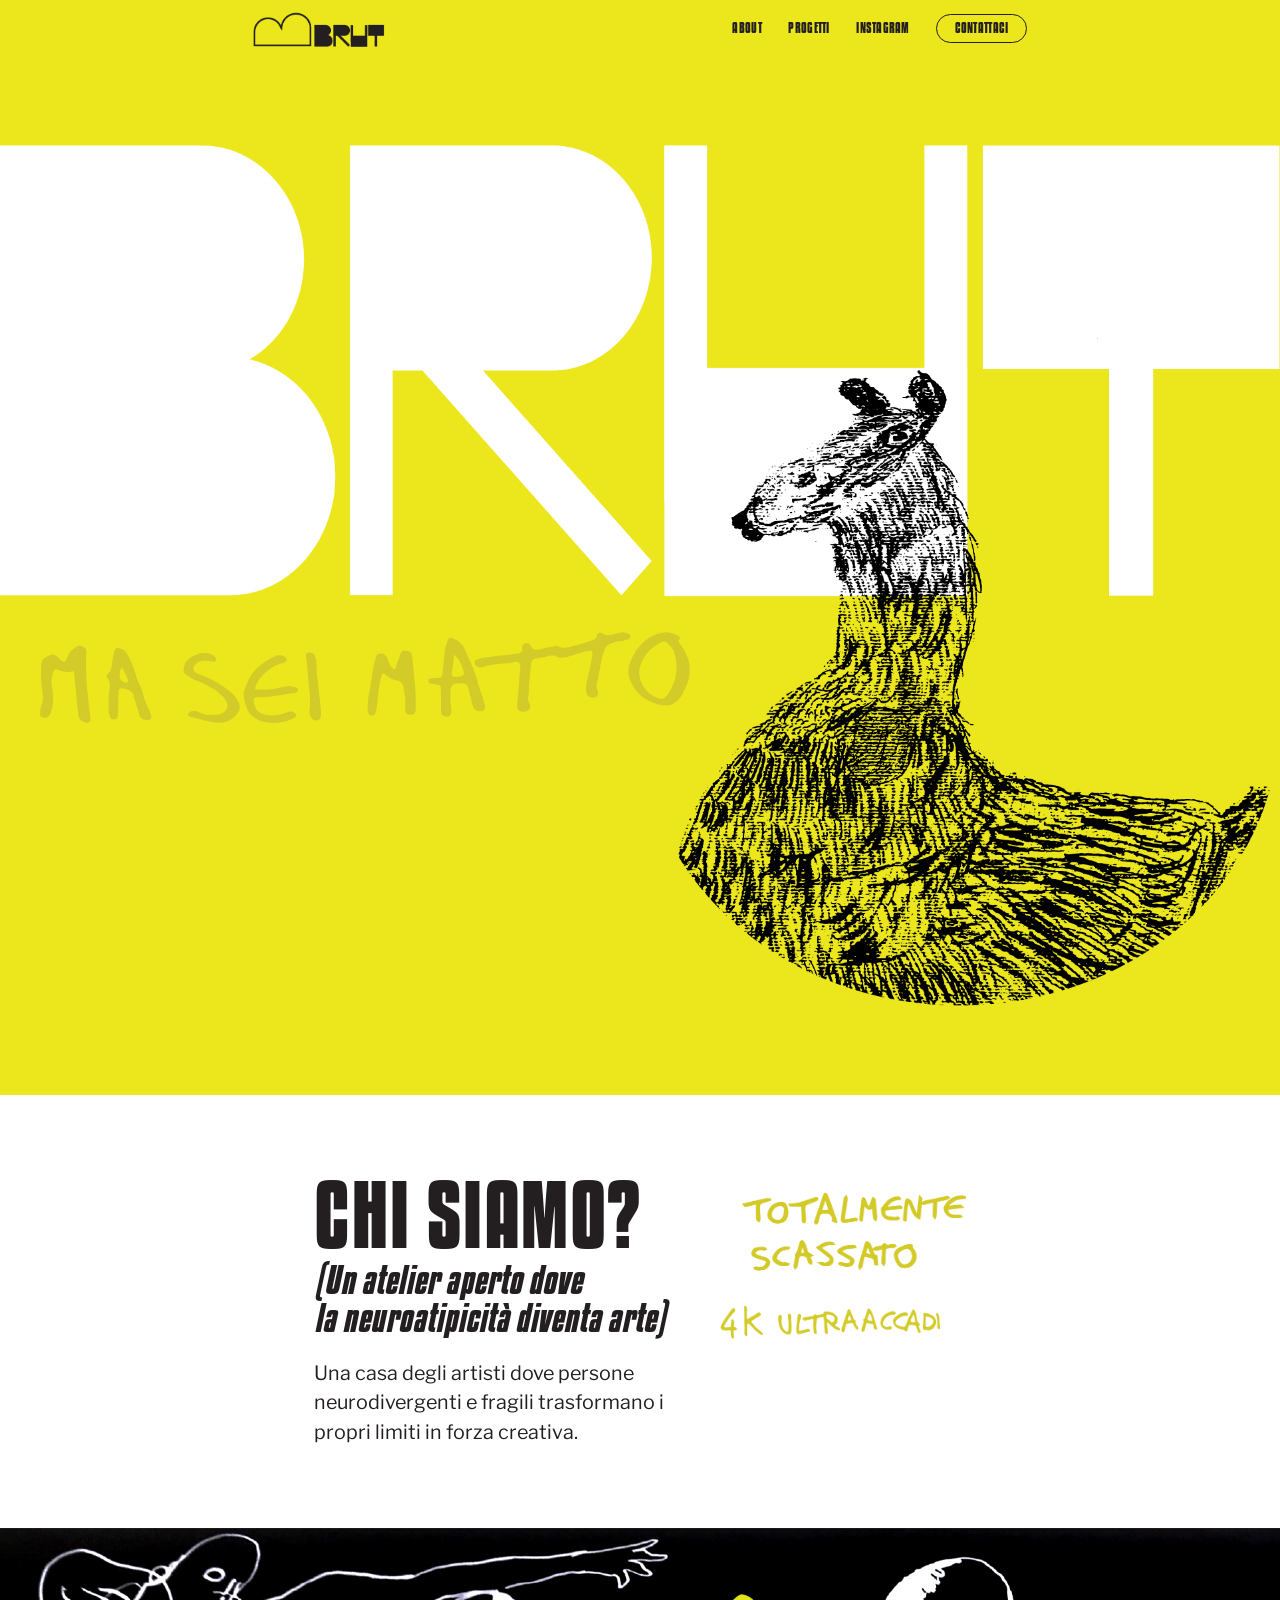
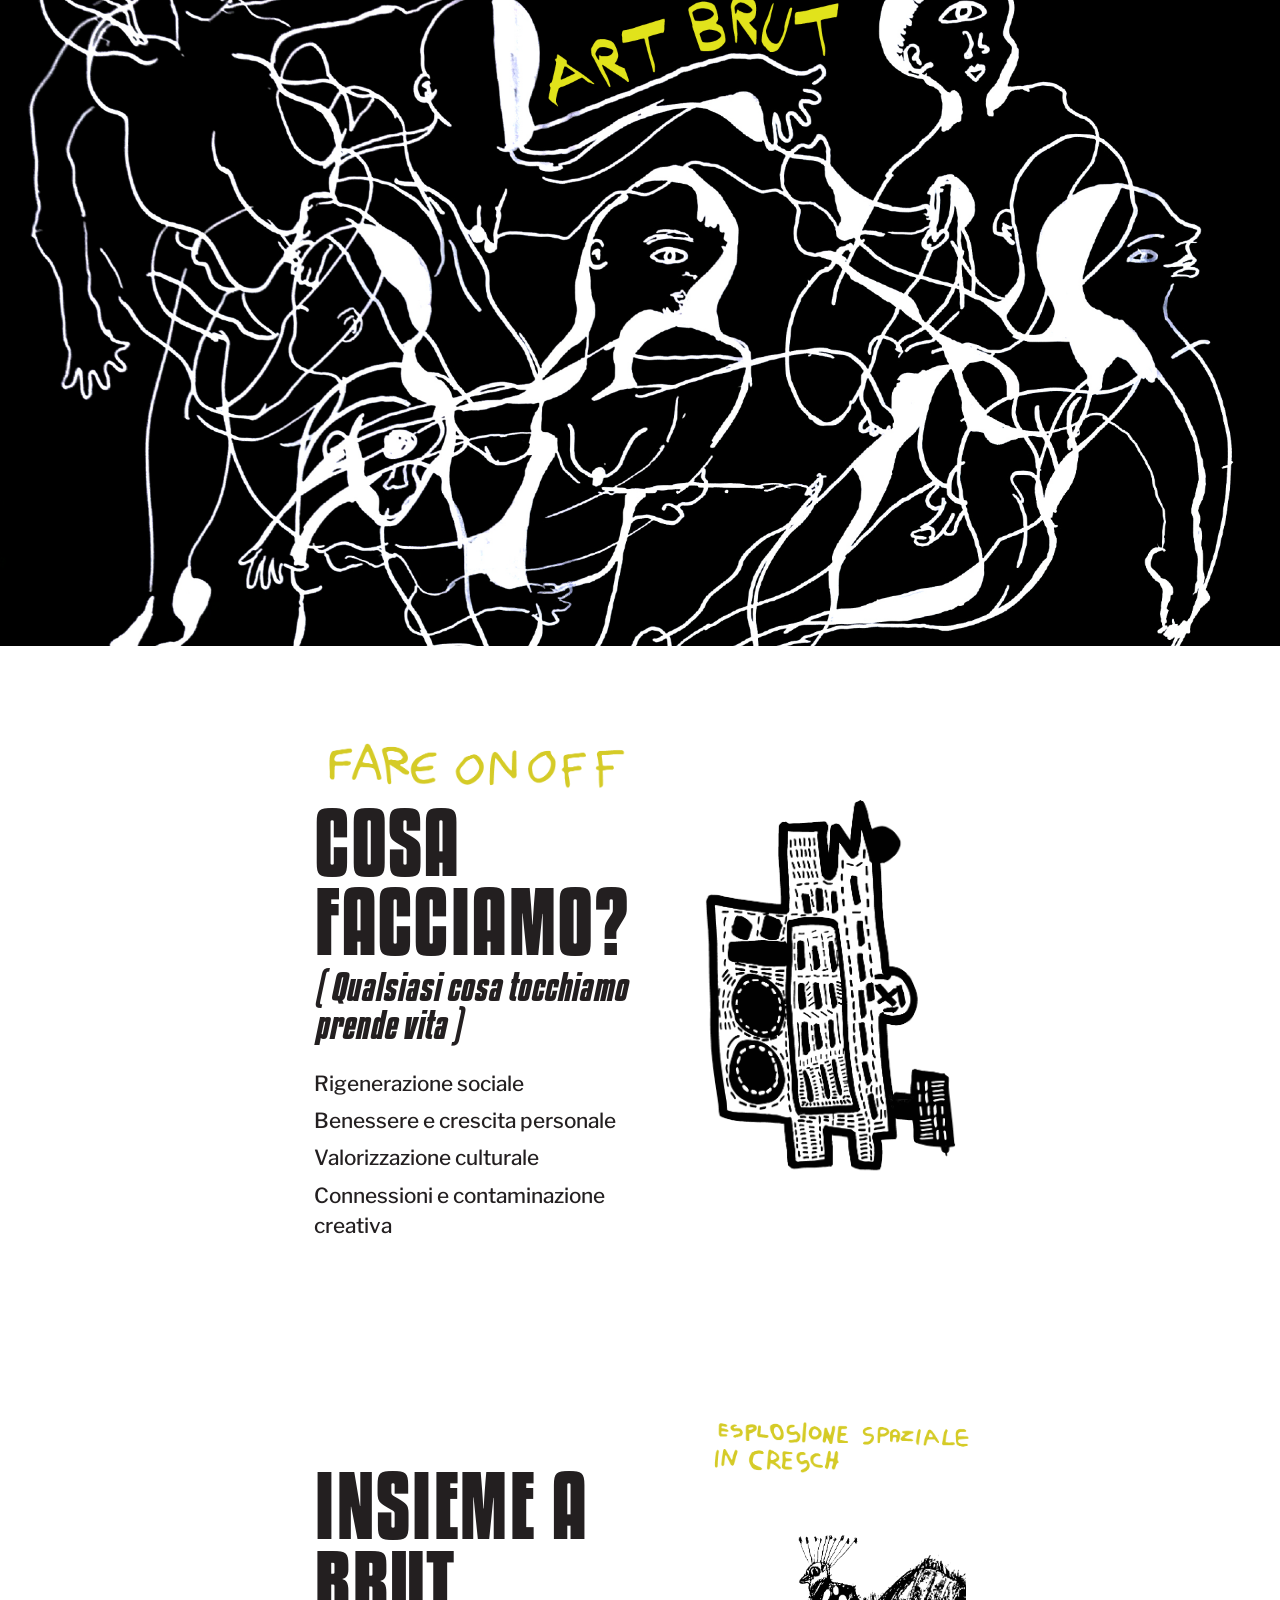
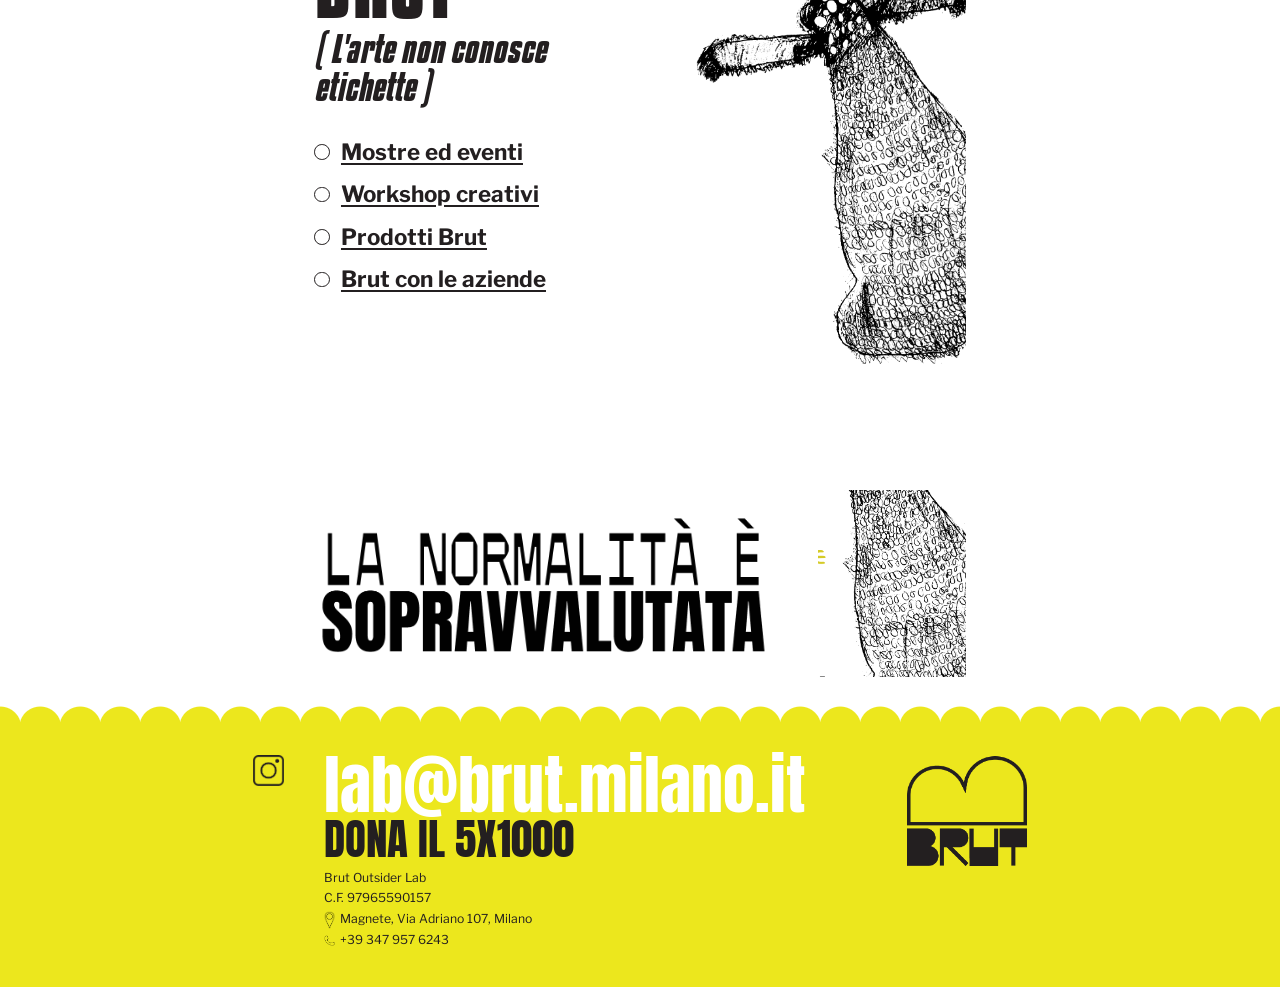
==== commit 603f7a31: "Replace smooth scroll with Lenis; add cPanel git auto-deploy - Swap the janky custom inertia scroll " ====
--- a/site/index.html
+++ b/site/index.html
@@ -91,6 +91,7 @@
 
 <div data-include="footer"></div>
 
+<script src="js/lenis.min.js"></script>
 <script src="js/main.js"></script>
 </body>
 </html>
--- a/site/css/style.css
+++ b/site/css/style.css
@@ -44,6 +44,7 @@
 ul{list-style:none}
 
 .container{max-width:var(--maxw);margin-inline:auto;padding-inline:var(--pad);width:100%}
+.section > .container{padding-inline:10.7rem}
 
 /* ---------- Header (global, single style, sticky) ---------- */
 .site-header{position:sticky;top:0;z-index:30;background:var(--yellow)}
@@ -67,16 +68,16 @@
 .hero__art img{width:100%;display:block}
 .hero-banner img{width:100%;display:block}
 .full-photo img{width:100%;display:block;object-fit:cover}
-.hero-photo img{max-height:46rem;width:100%;object-fit:cover}   /* ~736px @1920 */
+.hero-photo img{max-height:56rem;width:100%;object-fit:cover}
 
 /* ---------- Generic section ---------- */
-.section{padding-block:6.875rem;position:relative}
-.eyebrow-hand img{width:22.5rem;margin-bottom:.6rem}
+.section{padding-block:7.5rem;position:relative}
+.eyebrow-hand img{width:30rem;margin-bottom:1rem}
 
-.heading{font-family:var(--f-head);font-weight:700;text-transform:uppercase;font-size:5.375rem;line-height:.95;letter-spacing:.005em}
-.subhead{font-family:var(--f-head);font-weight:700;font-style:italic;font-size:2.5rem;line-height:1.05;margin-top:.15em}
-.lead{font-size:1.375rem;max-width:40ch;margin-top:1.1em;font-weight:400}
-.list-plain{margin-top:1.2em;font-size:1.4375rem}
+.heading{font-family:var(--f-head);font-weight:700;text-transform:uppercase;font-size:8rem;line-height:.92;letter-spacing:.005em}
+.subhead{font-family:var(--f-head);font-weight:700;font-style:italic;font-size:3.4rem;line-height:1.05;margin-top:.2em}
+.lead{font-size:1.85rem;line-height:1.5;max-width:38ch;margin-top:1.1em;font-weight:400}
+.list-plain{margin-top:1.2em;font-size:1.95rem}
 .list-plain li{margin-bottom:.35em;font-weight:500}
 
 .split{display:grid;grid-template-columns:1.1fr .9fr;gap:4.375rem;align-items:center}
@@ -94,13 +95,14 @@
 .artband img{width:100%}
 
 /* ---------- Insieme (links) ---------- */
-.linklist{margin-top:1.3em;font-size:1.625rem}
+.linklist{margin-top:1.3em;font-size:2.1rem}
 .linklist li{display:flex;align-items:center;gap:.5em;margin-bottom:.45em}
 .linklist a{font-weight:700;text-decoration:underline;text-underline-offset:3px}
 .linklist a:hover{color:#9c9a13}
 .bullet{width:.7em;height:.7em;border:.18rem solid var(--ink);border-radius:50%;flex:0 0 auto}
 .insieme__media{display:flex;flex-direction:column;align-items:flex-start;gap:.5rem}
-.note-esplosione{width:18.75rem;margin-left:1rem}
+.note-esplosione{width:26rem;margin-left:1rem;order:2}
+.insieme__media img{order:1}
 
 /* ---------- claim ---------- */
 .claim{padding-block:4.375rem}
@@ -110,27 +112,27 @@
 .claim--center .claim__img{margin-inline:auto;width:68rem;max-width:100%}
 
 /* ---------- Art Brut page extras ---------- */
-.outsider__row{display:flex;align-items:flex-start;gap:1.5rem}
+.outsider__row{display:flex;align-items:flex-start;gap:3rem}
 .vert-milano{width:4.375rem;flex:0 0 auto;margin-top:2rem}
 .outsider__row .split{flex:1}
-.note-falsificato{width:35rem;margin-top:1.5rem}
-.note-infotac{width:20rem;margin-bottom:.6rem}
+.note-falsificato{width:40rem;margin-top:2.5rem}
+.note-infotac{width:20rem;margin-bottom:1.2rem}
 .cta-line{display:flex;align-items:center;gap:1.1rem;margin-top:1.3em;flex-wrap:wrap}
-.link-u{font-family:var(--f-head);font-weight:700;font-size:1.875rem;text-decoration:underline;text-underline-offset:4px}
+.link-u{font-family:var(--f-head);font-weight:700;font-size:2.1rem;text-decoration:underline;text-underline-offset:4px}
 .link-u:hover{color:#9c9a13}
 .cta-line .arrow{width:7.5rem}
 
 /* ---------- Lavori showcase ---------- */
-.showcase__grid{display:grid;grid-template-columns:1fr 1fr;gap:3.125rem}
-.showcase__label{font-family:var(--f-display);color:var(--yellow);font-size:4.5rem;line-height:1;margin-bottom:.2em;-webkit-text-stroke:1px #d6d200}
-.product img{width:100%;aspect-ratio:4/3;object-fit:cover}
+.showcase__grid{display:grid;grid-template-columns:1fr 1fr;gap:3.5rem;margin-top:2rem}
+.showcase__label{font-family:var(--f-display);color:var(--yellow);font-size:5.5rem;line-height:1;margin-bottom:.25em;-webkit-text-stroke:1px #d6d200}
+.product img{width:100%;aspect-ratio:1/1;object-fit:cover}
 
 /* ---------- Aziende lists ---------- */
 .note-maseimatto{width:18.75rem;margin:.4rem 0 1.1rem}
-.services-list{font-family:var(--f-display);color:var(--yellow);font-size:3.75rem;line-height:1.05;-webkit-text-stroke:1px #d6d200}
+.services-list{font-family:var(--f-display);color:var(--yellow);font-size:3.4rem;line-height:1.05;-webkit-text-stroke:1px #d6d200}
 .services-list li{text-transform:uppercase}
 .perche .subhead{margin-bottom:.6em}
-.yellow-list{color:var(--yellow);font-weight:700;font-size:1.5rem;line-height:1.55;margin-top:.4em;-webkit-text-stroke:.4px #cfcb10}
+.yellow-list{color:var(--yellow);font-weight:700;font-size:1.7rem;line-height:1.55;margin-top:.4em;-webkit-text-stroke:.4px #cfcb10}
 
 /* ---------- Footer ---------- */
 .site-footer{background:var(--yellow);position:relative;padding-block:2.9rem 3.4rem;margin-top:0}
@@ -142,9 +144,9 @@
 .footer-grid{display:grid;grid-template-columns:auto 1fr auto;gap:3.75rem;align-items:start}
 .footer-ig img{width:2.875rem}
 .footer-center{align-self:center}
-.footer-email{font-family:var(--f-display);color:var(--white);font-size:4.75rem;line-height:.95}
-.footer-dona{font-family:var(--f-display);color:var(--ink);font-size:3.125rem;line-height:1;margin-top:.05em}
-.footer-info{font-size:.9375rem;line-height:1.7;margin-top:.4rem}
+.footer-email{font-family:var(--f-display);color:var(--white);font-size:6rem;line-height:.95}
+.footer-dona{font-family:var(--f-display);color:var(--ink);font-size:4rem;line-height:1;margin-top:.05em}
+.footer-info{font-size:1.15rem;line-height:1.7;margin-top:.6rem}
 .footer-info .row{display:flex;align-items:center;gap:.5rem}
 .footer-info .row img{width:1rem}
 .footer-logo img{width:11.25rem}
@@ -157,7 +159,8 @@
     opacity:0;transform:translateY(2rem);
     transition:opacity .7s ease, transform .7s cubic-bezier(.2,.7,.2,1);
   }
-  .js .is-visible{opacity:1;transform:none}
+  .js .is-visible,
+  .js .full-photo.is-visible:not(.hero-photo){opacity:1;transform:none}
 }
 
 /* ============================================================
@@ -184,3 +187,12 @@
   .hero-photo img{max-height:none}
   .vert-milano{display:none}
 }
+
+.falsificato-wrap{padding-inline:10.7rem;margin-top:1rem}
+.falsificato-wrap .note-falsificato{width:46rem;margin:0}
+
+/* ---------- Lenis smooth scroll ---------- */
+html.lenis,html.lenis body{height:auto}
+.lenis.lenis-smooth{scroll-behavior:auto!important}
+.lenis.lenis-smooth [data-lenis-prevent]{overscroll-behavior:contain}
+.lenis.lenis-stopped{overflow:hidden}
